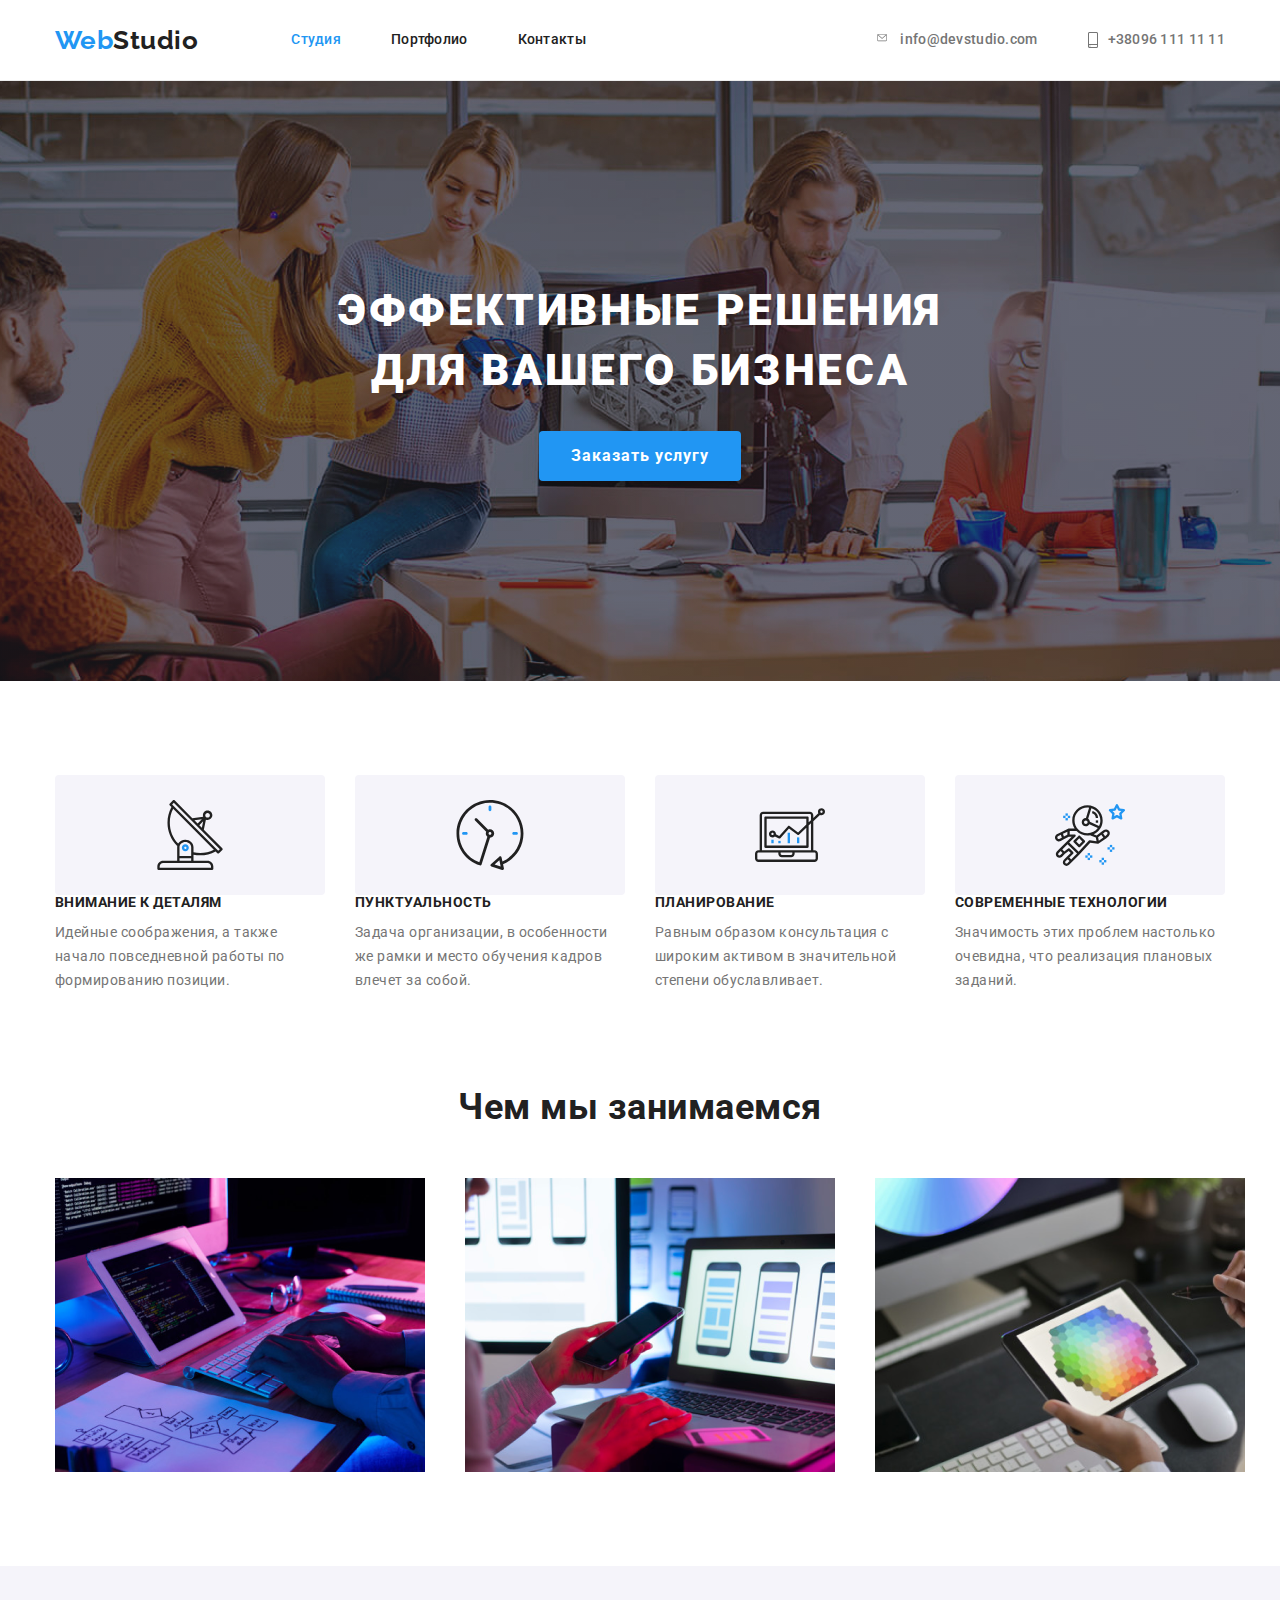
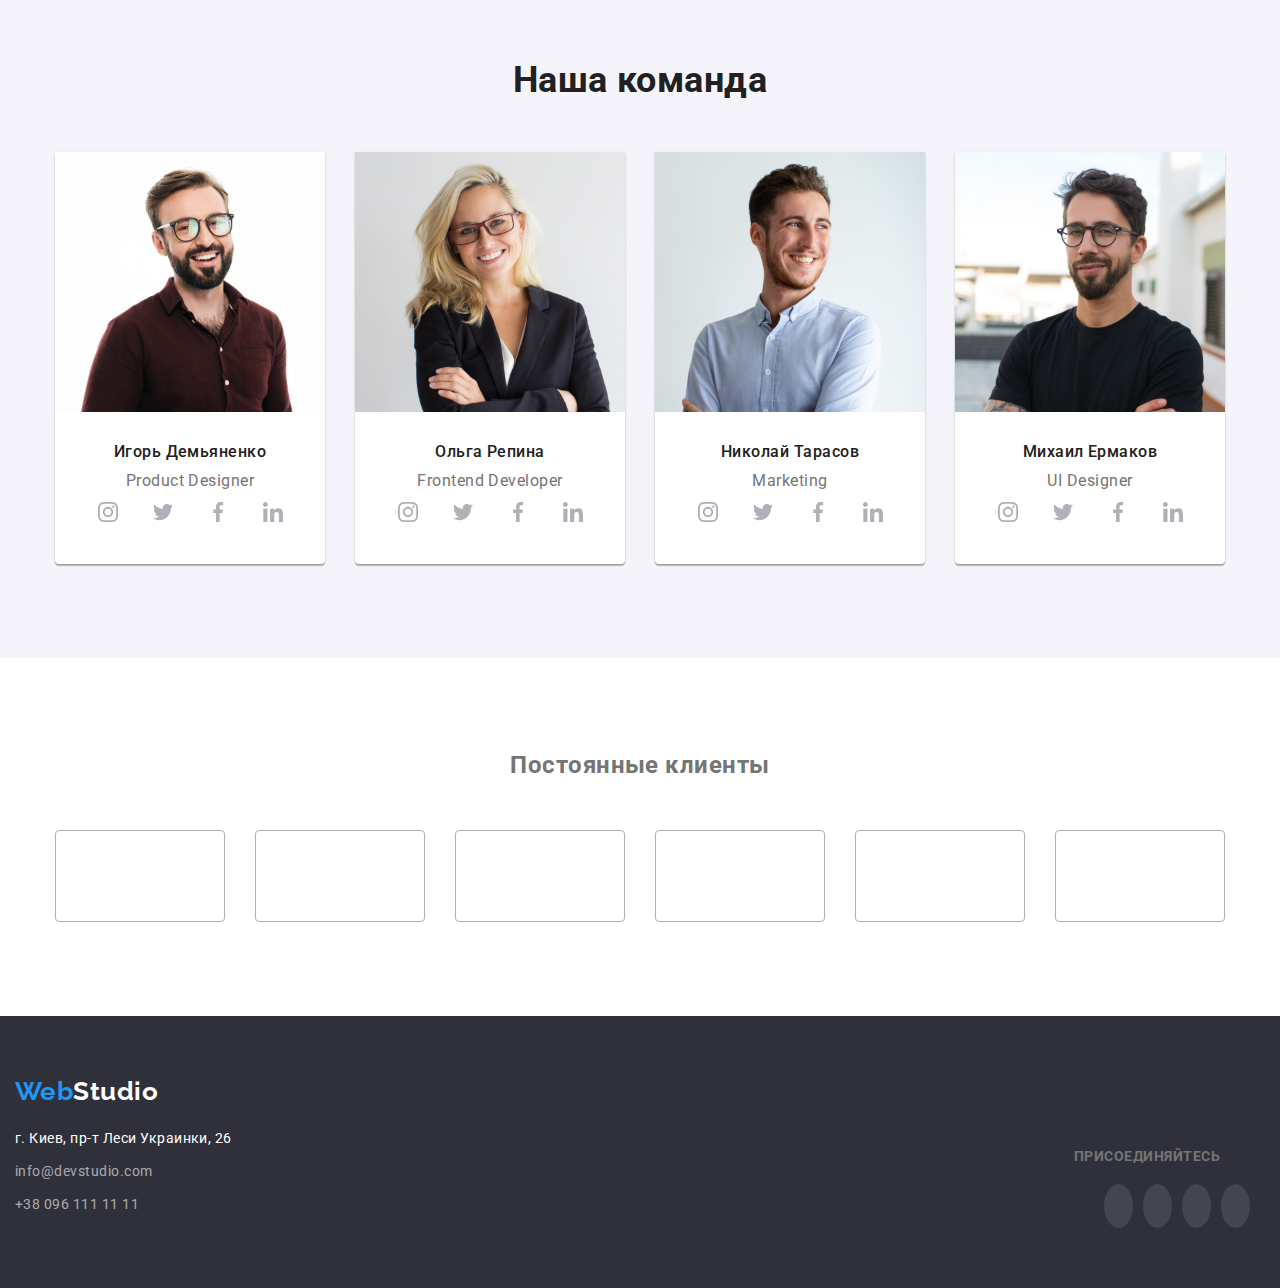
==== index.html @ 26c67af7 "last1" ====
<!DOCTYPE html>
<html lang="ru">

<head>
    <meta charset="UTF-8">
    <meta http-equiv="X-UA-Compatible" content="IE=edge">
    <meta name="viewport" content="width=, initial-scale=1.0">
    <title>goit-markup-hw-04</title>
    <link rel="preconnect" href="https://fonts.gstatic.com">
    <link
        href="https://fonts.googleapis.com/css2?family=Raleway:wght@700&family=Roboto:wght@400;500;700;900&display=swap"
        rel="stylesheet" />
    <link href="https://cdnjs.cloudflare.com/ajax/libs/modern-normalize/1.0.0/modern-normalize.min.css"
        rel="stylesheet" />
    <link href="css/style.css" rel="stylesheet" />
</head>

<body>
    <!--Header of page-->
    <header class="header">
        <div class="navigation-section container">
            <a class="logo link" href="index.html"><span class="logo-accent">Web</span>Studio</a>
            <nav class="nav-list-of-pages">
                <ul class="list">
                    <li class="nav-list-element"><a class="nav-list-item link current" href="index.html">Студия</a>
                    </li>
                    <li class="nav-list-element"><a class="nav-list-item link" href="portfolio.html">Портфолио</a>
                    </li>
                    <li class="nav-list-element"><a class="nav-list-item link" href="">Контакты</a></li>
                </ul>
            </nav>
            <ul class="list">
                <li class="up-contacts-list-element">
                   
                    <a class="up-contacts-list-item link"
                        href="mailto:info@devstudio.com">
                        <svg width="16px" height="12px" class="icons-contacts">
                            <use href="./images/icons/sprite.svg#icon-envelope"> </use>
                        </svg>
                        info@devstudio.com</a></li>
                <li class="up-contacts-list-element">
                   
                    <a class="up-contacts-list-item link" href="tel:+380961111111">
                        <svg width="10px" height="16px" class="icons-contacts">
                        <use href="./images/icons/sprite.svg#icon-smartphone"> </use>
                    </svg>
                    +38096 111 11 11</a></li>
            </ul>
        </div>
    </header>
    <!--Main content-->
    <main>
        <!--Main section-->
        <section class="main-section">
            <div class="container">
                <h1 class="main-title">Эффективные решения для вашего бизнеса</h1>
                <button class="main-section-btn" type="button">Заказать услугу</button>
            </div>
        </section>
        <!--Features section-->
        <section class=" section">
            <div class="container">
                
                <h2 class="visually-hidden">Особенности1</h2>
                <ul class="features-list list">
                    <li class="features-list-element">
                        <div class="icons-features">
                            <svg width="70px" height="70px">
                                <use href="./images/icons/sprite.svg#icon-antenna">
                                </use>
                            </svg>
                        </div>
                        <h3 class="features-title">Внимание к деталям</h3>
                        <p class="features-title-dscr">Идейные соображения, а также начало повседневной работы по
                            формированию позиции.</p>
                    </li>
                    <li class="features-list-element">
                        <div class="icons-features">
                            <svg width="70" height="70">
                                <use href="./images/icons/sprite.svg#icon-clock">
                                </use>
                            </svg>
                        </div>
                        <h3 class="features-title">Пунктуальность</h3>
                        <p class="features-title-dscr">Задача организации, в особенности же рамки и место обучения
                            кадров влечет за собой.</p>
                    </li>
                    <li class="features-list-element">
                        <div class="icons-features">
                            <svg width="70" height="70">
                                <use href="./images/icons/sprite.svg#icon-diagram">
                                </use>
                            </svg>
                        </div>
                        <h3 class="features-title">Планирование</h3>
                        <p class="features-title-dscr">Равным образом консультация с широким активом в значительной
                            степени обуславливает.</p>
                    </li>
                    <li class="features-list-element">
                        <div class="icons-features">
                            <svg width="70" height="70">
                                <use href="./images/icons/sprite.svg#icon-astronaut">
                                </use>
                            </svg>
                        </div>
                        <h3 class="features-title">Современные технологии</h3>
                        <p class="features-title-dscr">Значимость этих проблем настолько очевидна, что реализация
                            плановых заданий.</p>
                    </li>
                </ul>
            </div>
        </section>
        <!--Occupations section-->
        <section class="occupations-section section">
            <div class="container">
                <h2 class="secondary-title">Чем мы занимаемся</h2>
                <ul class="occupations-list list">
                    <li class="occupations-list-element"><img src="images/img1/box1.png" alt="Пишем код" width="370"
                            height="294" /></li>
                    <li class="occupations-list-element"><img src="images/img1/box2.png" alt="Делаем адаптивные сайты"
                            width="370" height="294" /></li>
                    <li class="occupations-list-element"><img src="images/img1/box3.png" alt="Делаем дизайн сайтов"
                            width="370" height="294" /></li>
                </ul>
            </div>
        </section>
        <!--Our team section-->
        <section class="team-section section">
            <div class="container">
                <h2 class="secondary-title">Наша команда</h2>
                <ul class="team-list list">
                    <li class="team-list-element">
                        <div class="team-image-tumb">
                            <img src="images/img1/card1.jpg" alt="Игорь Демьяненко" width="270"/>
                        </div>
                        <div class="team-list-element-container">
                            <h3 class="team-person">Игорь Демьяненко</h3>
                            <p class="team-person-role">Product Designer</p>
                            <ul class="icons-list">
                                <li class="team-icons">
                                    <a href="">
                                        <svg width="20px" height="20px" class="icons">
                                            <use href="./images/icons/sprite.svg#icon-instagram">
                                            </use>
                                        </svg>
                                    </a>
                                </li>
                                <li class="team-icons">
                                    <a href="">
                                        <svg width="20px" height="20px" class="icons">
                                            <use href="./images/icons/sprite.svg#icon-twitter">
                                            </use>
                                        </svg>
                                    </a>
                                </li>
                                <li class="team-icons">
                                    <a href="">
                                        <svg width="20px" height="20px" class="icons">
                                            <use href="./images/icons/sprite.svg#icon-facebook">
                                            </use>
                                        </svg>
                                    </a>
                                </li>
                                <li class="team-icons">
                                    <a href="">
                                        <svg width="20px" height="20px" class="icons">
                                            <use href="./images/icons/sprite.svg#icon-linkedin">
                                            </use>
                                        </svg>
                                    </a>
                                </li>
                            </ul>
                        </div>
                    </li>
                    <li class="team-list-element">
                        <div class="team-image-tumb">
                            <img src="images/img1/card2.jpg" alt="Ольга Репина" width="270" />
                        </div>
                        <div class="team-list-element-container">
                            <h3 class="team-person">Ольга Репина</h3>
                            <p class="team-person-role">Frontend Developer</p>
                            <ul class="icons-list">
                                <li class="team-icons">
                                    <a href="">
                                        <svg width="20px" height="20px" class="icons">
                                            <use href="./images/icons/sprite.svg#icon-instagram">
                                            </use>
                                        </svg>
                                    </a>
                                </li>
                                <li class="team-icons">
                                    <a href="">
                                        <svg width="20px" height="20px" class="icons">
                                            <use href="./images/icons/sprite.svg#icon-twitter">
                                            </use>
                                        </svg>
                                    </a>
                                </li>
                                <li class="team-icons">
                                    <a href="">
                                        <svg width="20px" height="20px" class="icons">
                                            <use href="./images/icons/sprite.svg#icon-facebook">
                                            </use>
                                        </svg>
                                    </a>
                                </li>
                                <li class="team-icons">
                                    <a href="">
                                        <svg width="20px" height="20px" class="icons">
                                            <use href="./images/icons/sprite.svg#icon-linkedin">
                                            </use>
                                        </svg>
                                    </a>
                                </li>
                            </ul>
                        </div>
                    </li>
                    <li class="team-list-element">
                        <div class="team-image-tumb">
                            <img src="images/img1/card3.jpg" alt="Николай Тарасов" width="270" />
                        </div>
                        <div class="team-list-element-container">
                            <h3 class="team-person">Николай Тарасов</h3>
                            <p class="team-person-role">Marketing</p>
                            <ul class="icons-list">
                                <li class="team-icons">
                                    <a href="">
                                        <svg width="20px" height="20px" class="icons">
                                            <use href="./images/icons/sprite.svg#icon-instagram">
                                            </use>
                                        </svg>
                                    </a>
                                </li>
                                <li class="team-icons">
                                    <a href="">
                                        <svg width="20px" height="20px" class="icons">
                                            <use href="./images/icons/sprite.svg#icon-twitter">
                                            </use>
                                        </svg>
                                    </a>
                                </li>
                                <li class="team-icons">
                                    <a href="">
                                        <svg width="20px" height="20px" class="icons">
                                            <use href="./images/icons/sprite.svg#icon-facebook">
                                            </use>
                                        </svg>
                                    </a>
                                </li>
                                <li class="team-icons">
                                    <a href="">
                                        <svg width="20px" height="20px" class="icons">
                                            <use href="./images/icons/sprite.svg#icon-linkedin">
                                            </use>
                                        </svg>
                                    </a>
                                </li>
                            </ul>
                        </div>
                    </li>
                    <li class="team-list-element">
                        <div class="team-image-tumb">
                            <img src="images/img1/card4.jpg" alt="Михаил Ермаков" width="270" />
                        </div>
                        <div class="team-list-element-container">
                            <h3 class="team-person">Михаил Ермаков</h3>
                            <p class="team-person-role">UI Designer</p>
                            <ul class="icons-list">
                                <li class="team-icons">
                                    <a href="">
                                        <svg width="20px" height="20px" class="icons">
                                            <use href="./images/icons/sprite.svg#icon-instagram">
                                            </use>
                                        </svg>
                                    </a>
                                </li>
                                <li class="team-icons">
                                    <a href="">
                                        <svg width="20px" height="20px" class="icons">
                                            <use href="./images/icons/sprite.svg#icon-twitter">
                                            </use>
                                        </svg>
                                    </a>
                                </li>
                                <li class="team-icons">
                                    <a href="">
                                        <svg width="20px" height="20px" class="icons">
                                            <use href="./images/icons/sprite.svg#icon-facebook">
                                            </use>
                                        </svg>
                                    </a>
                                </li>
                                <li class="team-icons">
                                    <a href="">
                                        <svg width="20px" height="20px" class="icons">
                                            <use href="./images/icons/sprite.svg#icon-linkedin">
                                            </use>
                                        </svg>
                                    </a>
                                </li>
                            </ul>
                        </div>
                    </li>
                </ul>
            </div>
        </section>

        <!--Partners-->
        
        <section class="section">
            <div class="container">
                <h2 class="section-title">Постоянные клиенты</h2>
                <ul class="our-partners">
                    <li class="client-icons"> <a href="">
                            <svg width="106px" height="60px" class="icons-partners">
                                <use href="./images/icons/Logo.svg#icon-logo">
                                </use>
                            </svg>
                        </a>
                    </li>
        
                    <li class="client-icons"> <a href="url">
                            <svg width="106px" height="60px" class="icons-partners">
                                <use href="./images/icons.svg/sprite.svg#icon-Logo1">
                                </use>
                            </svg>
                        </a>
                    </li>
        
        
                    <li class="client-icons"> <a href="url">
                            <svg width="106px" height="60px" class="icons-partners">
                                <use href="./images/icons.svg/sprite.svg#icon-Logo2">
                                </use>
                            </svg>
                        </a>
                    </li>
        
                    <li class="client-icons"> <a href="url">
                            <svg width="106px" height="60px" class="icons-partners">
                                <use href="./images/icons.svg/sprite.svg#icon-Logo3">
                                </use>
                            </svg>
                        </a>
                    </li>
        
                    <li class="client-icons"> <a href="url">
                            <svg width="106px" height="60px" class="icons-partners">
                                <use href="./images/icons.svg/sprite.svg#icon-Logo4">
                                </use>
                            </svg>
                        </a>
                    </li>
        
                    <li class="client-icons"> <a href="url">
                            <svg width="106px" height="60px" class="icons-partners">
                                <use href="./images/icons.svg/sprite.svg#icon-Logo5">
                                </use>
                            </svg>
                        </a>
                    </li>
                </ul>
            </div>
        </section>

    </main>
    <!--Footer-->
    <footer class="footer-section">
        <div class="container">
            <a class="logo link logo-down-color-marg" href="./index.html"><span class="logo-accent">Web</span>Studio</a>
            <address class="address">
                <ul class="list">
                    <li class="down-contacts-list-element"><a class="down-contacts-list-item link"
                            href="https://goo.gl/maps/1cNyrUN5Ciwygz4w9" target="_blank" rel="noopener noreferrer">г.
                            Киев, пр-т Леси Украинки, 26</a></li>
                    <li class="down-contacts-list-element"><a class="down-contacts-list-item contacts-alfa link"
                            href="mailto:info@devstudio.com">info@devstudio.com</a></li>
                    <li class="down-contacts-list-element"><a class="down-contacts-list-item contacts-alfa link"
                            href="tel:+380961111111">+38 096 111 11 11</a></li>
                </ul>
            </address>
           
        </div>
    <div class="our-icons">
        <h3 class="title">присоединяйтесь</h3>
        <ul class="list">
            <li class="team-icons footer-icons">
                <a href="">
                    <svg width="20px" height="20px" class="icons ft-icons">
                        <use href="./images/icons.svg/sprite.svg#icon-instagram">
                        </use>
                    </svg>
                </a>
            </li>
            <li class="team-icons footer-icons">
                <a href="">
                    <svg width="20px" height="20px" class="icons ft-icons">
                        <use href="./images/icons.svg/sprite.svg#icon-twitter">
                        </use>
                    </svg>
                </a>
            </li>
            <li class="team-icons footer-icons">
                <a href="">
                    <svg width="20px" height="20px" class="icons ft-icons">
                        <use href="./images/icons.svg/sprite.svg#icon-facebook">
                        </use>
                    </svg>
                </a>
            </li>
            <li class="team-icons footer-icons">
                <a href="">
                    <svg width="20px" height="20px" class="icons ft-icons">
                        <use href="./images/icons.svg/sprite.svg#icon-linkedin">
                        </use>
                    </svg>
                </a>
            </li>
        </ul>
    </div>
    </footer>
</body>

</html>
---- css/style.css ----
:root {
  --primary-font: 'Roboto', sans-serif;
  --logo-font: 'Raleway', sans-serif;
  --main-bcg-color: #ffffff;
  --team-section-bcg-color: #f5f4fa;
  --hero-footer-bcg-color: #2f303a;
  --accent-logo-hover-color: #2196f3;
  --main-text-color: #757575;
  --headers-nav-color: #212121;
  --hero-footer-text-color: #ffffff;
  --actbtn-color: #ffffff;
  --noactbtn-color: #212121;
  --actbtn-bcg: #2196f3;
  --noactbtn-bgd: #f5f4fa;
  --alfa-color: rgba(255, 255, 255, 0.6);
  --border-color: #ececec;
  --border-color-portfolio: #eeeeee;
  --margin-card: 30px;
  --accent-color: rgba(33, 150, 243, 1);
  --text-color: rgba(117, 117, 117, 1);
  --icon-color: rgba(175, 177, 184, 1);
  --background-color-block: rgba(245, 244, 250, 1);
}

* {
  box-sizing: border-box;
  margin: 0;
  padding: 0;
}

/*geometry*/
html {
  box-sizing: border-box;
}

*,
*::before,
*::after {
  box-sizing: inherit;
}

body {
  font-family: var(--primary-font);
  letter-spacing: 0.03em;
  background-color: var(--main-bcg-color);
  color: var(--main-text-color);
}

/*UTILITES*/
h1,
h2,
h3,
h4,
h5,
h6,
p {
  margin: 0;
}
img {
  display: block;
  max-width: 100%;
  height: auto;
}
.link {
  text-decoration: none;
  display: block;
}

.container {
  margin: 0 auto;
  padding: 0 15px;
  width: 1200px;
}

.list {
  padding: 0;
  margin: 0;
  list-style: none;
}
.address {
  font-style: inherit;
}

/*COMMON PROPERTIES*/
.container {
  width: 1200px;
  padding-left: 15px;
  padding-right: 15px;
  margin-left: auto;
  margin-right: auto;
}
.section {
  padding-top: 94px;
  padding-bottom: 94px;
}

/*HIDDEN TITLES*/
.visually-hidden {
  position: absolute !important;
  clip: rect(1px 1px 1px 1px);
  clip: rect(1px, 1px, 1px, 1px);
  padding: 0 !important;
  border: 0 !important;
  height: 1px !important;
  width: 1px !important;
  overflow: hidden;
}

/*HOVER+FOCUS*/
.nav-list-item:hover,
.nav-list-item:focus,
.up-contacts-list-item:hover,
.up-contacts-list-item:focus,
.down-contacts-list-item:hover,
.down-contacts-list-item:focus,
.icons-contacts:hover {
  fill: var(--accent-logo-hover-color);
  color: var(--accent-logo-hover-color);
}
.list .current {
  color: var(--accent-logo-hover-color);
}

.header {
  border-bottom: 1px solid var(--border-color);
}

/*NAVIGATION-SECTION*/
.navigation-section {
  display: flex;
  align-items: center;
}
.navigation-section .list {
  display: flex;
}
.logo {
  margin-right: 93px;
  font-family: var(--logo-font);
  font-weight: 700;
  font-size: 26px;
  line-height: 1.19;
  color: var(--headers-nav-color);
}
.logo-accent {
  color: var(--accent-logo-hover-color);
}
.nav-list-of-pages {
  margin-right: auto;
}
.up-contacts-list-element:not(:last-child),
.nav-list-element:not(:last-child) {
  margin-right: 50px;
}

.icons-contacts {
  display: inline-flex;
  margin-right: 10px;
  fill: var(--text-color);
  justify-content: center;
}

.nav-list-item {
  display: inline-block;
  padding-top: 32px;
  padding-bottom: 32px;
  font-weight: 500;
  font-size: 14px;
  line-height: 1.14;
  letter-spacing: 0.02em;
  color: var(--headers-nav-color);
}
.up-contacts-list-item {
  display: flex;
  font-weight: 500;
  font-size: 14px;
  line-height: 1.14;
  letter-spacing: 0.02em;
  color: inherit;
  align-items: center;
}

/*MAIN SECTION*/
.main-section {
  max-width: 1600px;
  height: 600px;
  margin-left: auto;
  margin-right: auto;
  background-image: linear-gradient(to right, rgba(47, 48, 58, 0.4), rgba(47, 48, 58, 0.4)),
    url(../images/icons/Img-bg.jpg);

  padding-top: 200px;
  padding-bottom: 200px;
  background-position: center;
  text-align: center;
  background-size: cover;
}

.main-title {
  margin-right: auto;
  margin-left: auto;
  margin-bottom: 30px;
  max-width: 696px;
  font-weight: 900;
  font-size: 44px;
  line-height: 1.36;
  letter-spacing: 0.06em;
  text-transform: uppercase;
  color: var(--hero-footer-text-color);
}
.main-section-btn {
  min-width: 200px;
  padding: 10px 32px;
  font-weight: 700;
  font-size: 16px;
  line-height: 1.87;
  letter-spacing: 0.06em;
  color: var(--actbtn-color);
  cursor: pointer;
  background-color: var(--actbtn-bcg);
  box-shadow: 0px 4px 4px rgba(0, 0, 0, 0.15);
  border-radius: 4px;
  border: 0;
}

/*FEATURES*/
.features-list {
  display: flex;
  /* margin-right: calc(-1 * var(--margin-card)); */
}
.features-list .features-list-element {
  flex-basis: calc((100% - 3 * var(--margin-card)) / 4);
  margin-right: var(--margin-card);
}

.features-list-element:last-child {
  margin-right: 0px;
}

.features-title {
  min-width: 270px;
  margin-bottom: 10px;
  font-weight: 700;
  font-size: 14px;
  line-height: 1.14;
  text-transform: uppercase;
  color: var(--headers-nav-color);
}
.features-title-dscr {
  min-width: 270px;
  font-size: 14px;
  line-height: 1.71;
}

.icons-features {
  display: flex;
  width: 100%;
  height: 120px;
  justify-content: center;
  align-items: center;
  background-color: #f5f4fa;
  border-radius: 4px;
}

/*OCUPATIONS*/
.occupations-section {
  padding-top: 0;
}
/*TITLE ocupations and team*/
.secondary-title {
  margin-bottom: 50px;
  font-weight: 700;
  font-size: 36px;
  line-height: 1.16;
  text-align: center;
  color: var(--headers-nav-color);
}
.occupations-list {
  display: flex;
  margin-right: calc(-1 * var(--margin-card));
}
.occupations-list > .occupations-list-element {
  flex-basis: calc((100% - 2 * var(--margin-card)) / 3);
  margin-right: var(--margin-card);
}

.occupations-list-element:last-child {
  margin-right: 0px;
}

/*TEAM SECTION*/
.team-section {
  background-color: var(--team-section-bcg-color);
}
.team-list {
  display: flex;
  flex-wrap: wrap;
  margin-left: calc(-1 * var(--margin-card));
  margin-top: calc(-1 * var(--margin-card));
}
.team-list-element {
  flex-basis: calc((100% - 4 * var(--margin-card)) / 4);
  margin-left: var(--margin-card);
  margin-top: var(--margin-card);
  background-color: var(--main-bcg-color);

  box-shadow: 0px 1px 3px rgba(0, 0, 0, 0.12), 0px 1px 1px rgba(0, 0, 0, 0.14),
    0px 2px 1px rgba(0, 0, 0, 0.2);
  border-bottom-left-radius: 4px;
  border-bottom-right-radius: 4px;
}
.team-list-element-container {
  padding: 30px 0px;
  text-align: center;
}
.team-person {
  margin-bottom: 10px;
  font-weight: 500;
  font-size: 16px;
  line-height: 1.19;
  color: var(--headers-nav-color);
}
.team-person-role {
  font-size: 16px;
  line-height: 1.19;
}

.icons-list {
  display: flex;
  flex-wrap: wrap;
  justify-content: center;
  font: inherit;
  /* padding: 16px 32px 30px; */
}

.team-icons {
  display: flex;
  width: 44px;
  height: 44px;
  flex-basis: calc((100% - 90px) / 4);
  border-radius: 50%;
  margin-right: 10px;
  align-items: center;
  justify-content: center;
}

.team-icons:last-child {
  margin-right: 0;
}

.team-icons:hover,
.team-icons:focus {
  background-color: var(--accent-color);
  fill: #fff;
}

.icons {
  display: flex;
  fill: var(--icon-color);
  align-items: center;
  justify-content: center;
}

.team-icons:hover .icons {
  fill: var(--white-color);
}

/*partners*/
.our-partners {
  display: flex;
}
.section-title {
  text-align: center;
  margin-bottom: 50px;
}

.client-icons {
  display: flex;
  width: 170px;
  flex-basis: calc((100% - 30px) / 6);
  height: 92px;
  margin-right: 30px;
  border: 1px solid var(--icon-color);
  box-sizing: border-box;
  border-radius: 4px;
  align-items: center;
  justify-content: center;
}

.client-icons:last-child {
  margin-right: 0;
}

.client-icons:hover,
.client-icons:focus {
  border: 1px solid var(--accent-color);
}

.icons-partners {
  fill: var(--icon-color);
}

.client-icons:hover .icons-partners,
.client-icons:focus .icons-partners {
  fill: var(--accent-color);
}

/*FOOTER*/
.footer-section {
  display: flex;
  background-color: var(--hero-footer-bcg-color);

  padding-top: 60px;
  padding-bottom: 60px;
}
.title-social {
  margin: 0;
}

.down-contacts-list-item {
  font-size: 14px;
  line-height: 1.71;
  color: var(--hero-footer-text-color);
}
.contacts-alfa {
  color: var(--alfa-color);
}
.logo-down-color-marg {
  display: inline-block;
  margin-right: 0;
  margin-bottom: 20px;
  color: var(--hero-footer-text-color);
}
.down-contacts-list-element:not(:last-child) {
  margin-bottom: 9px;
}

.our-icons {
  display: flex;
  flex-wrap: wrap;
  flex-direction: column;
  padding-top: 72px;
  padding-left: 70px;
  margin-left: 10px;
}

.our-icons ul {
  display: flex;
  justify-content: center;
  padding-top: 20px;
}

.our-icons .title {
  color: var(--white-color);
  width: 145px;
  height: 16px;
  left: 516px;
  top: 2751px;
  font-size: 14px;
  line-height: 16px;
  text-transform: uppercase;
}

.footer-icons {
  background-color: rgba(255, 255, 255, 0.1);
}

.ft-icons {
  fill: var(--white-color);
}

/*PAGE PORTFOLIO Galery*/
.filter-list {
  display: flex;
  justify-content: center;
  margin-bottom: 50px;
}
.filter-list-element:not(:last-child) {
  margin-right: 8px;
}
.portfolio-btn {
  padding: 6px 22px;
  font-weight: 500;
  font-size: 16px;
  line-height: 1.62;
  text-align: center;
  background-color: var(--noactbtn-bgd);
  color: var(--noactbtn-color);
  border: 0;
  border-radius: 4px;
}
.portfolio-btn:hover,
.portfolio-btn:focus {
  background-color: var(--actbtn-bcg);
  color: var(--actbtn-color);
  cursor: pointer;
  box-shadow: 0px 3px 1px rgba(0, 0, 0, 0.1), 0px 1px 2px rgba(0, 0, 0, 0.08),
    0px 2px 2px rgba(0, 0, 0, 0.12);
}
.galery-list {
  display: flex;
  flex-wrap: wrap;
  margin-left: calc(-1 * var(--margin-card));
  margin-top: calc(-1 * var(--margin-card));
}
.galery-list-element {
  flex-basis: calc((100% - 3 * var(--margin-card)) / 3);
  margin-left: var(--margin-card);
  margin-top: var(--margin-card);
  background: var(--main-bcg-color);
}
.galery-list-container {
  padding: 20px 24px;
  border-right: 1px solid var(--border-color-portfolio);
  border-bottom: 1px solid var(--border-color-portfolio);
  border-left: 1px solid var(--border-color-portfolio);
}
.work-studio-title {
  margin-bottom: 4px;
  font-weight: 700;
  font-size: 18px;
  line-height: 2;
  letter-spacing: 0.06em;
  color: var(--headers-nav-color);
}
.work-studio-dscr {
  font-size: 16px;
  line-height: 1.87;
  color: var(--main-text-color);
}

.baton {
  margin: 20px;
  display: inline-block;
  padding: 20px 40px;
  background-color: tomato;
  color: #eeeeee;
  text-decoration: none;
  border: 2px solid black;
  border-radius: 2px;
}

.baton:hover,
.baton:focus {
  background-color: black;
  color: #fff;
  border-color: tomato;
}
.baton-icon {
  display: inline-block;
  background-color: blue;
  width: 20px;
  height: 20px;
  vertical-align: middle;
}
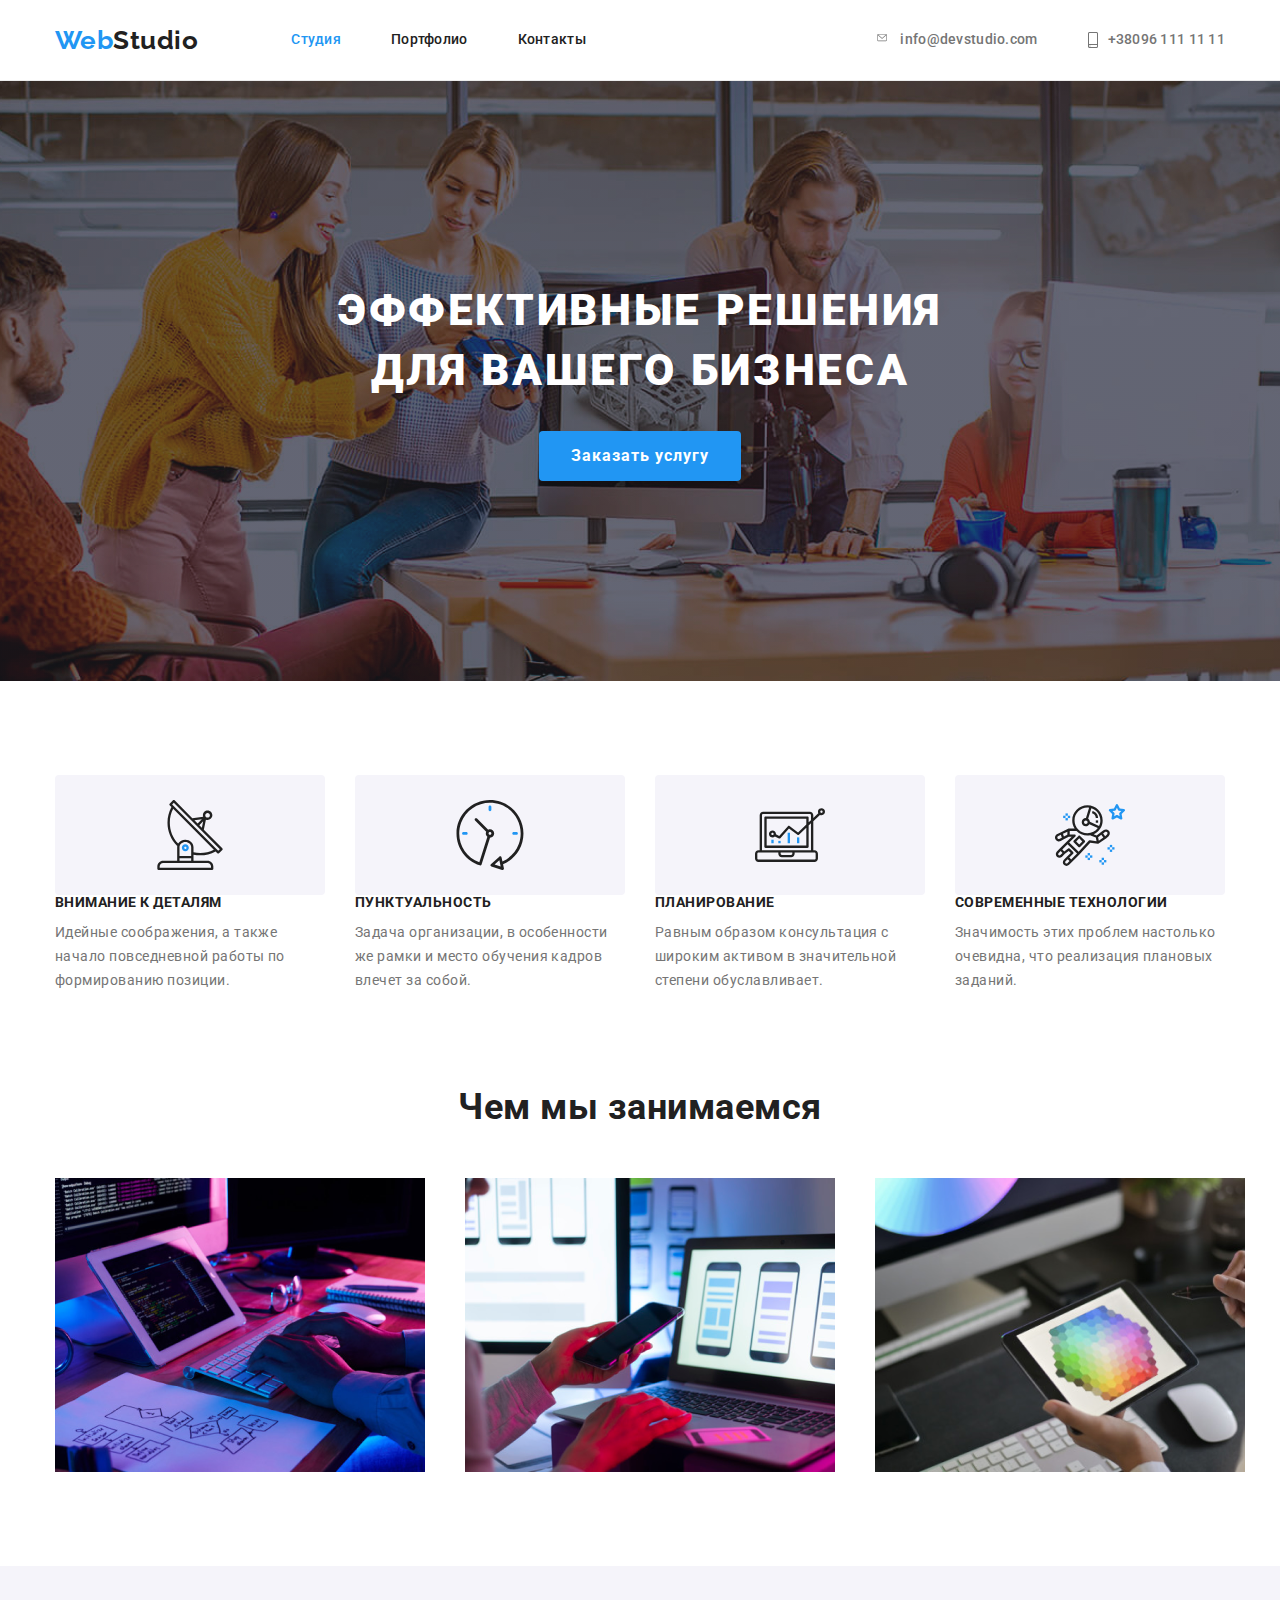
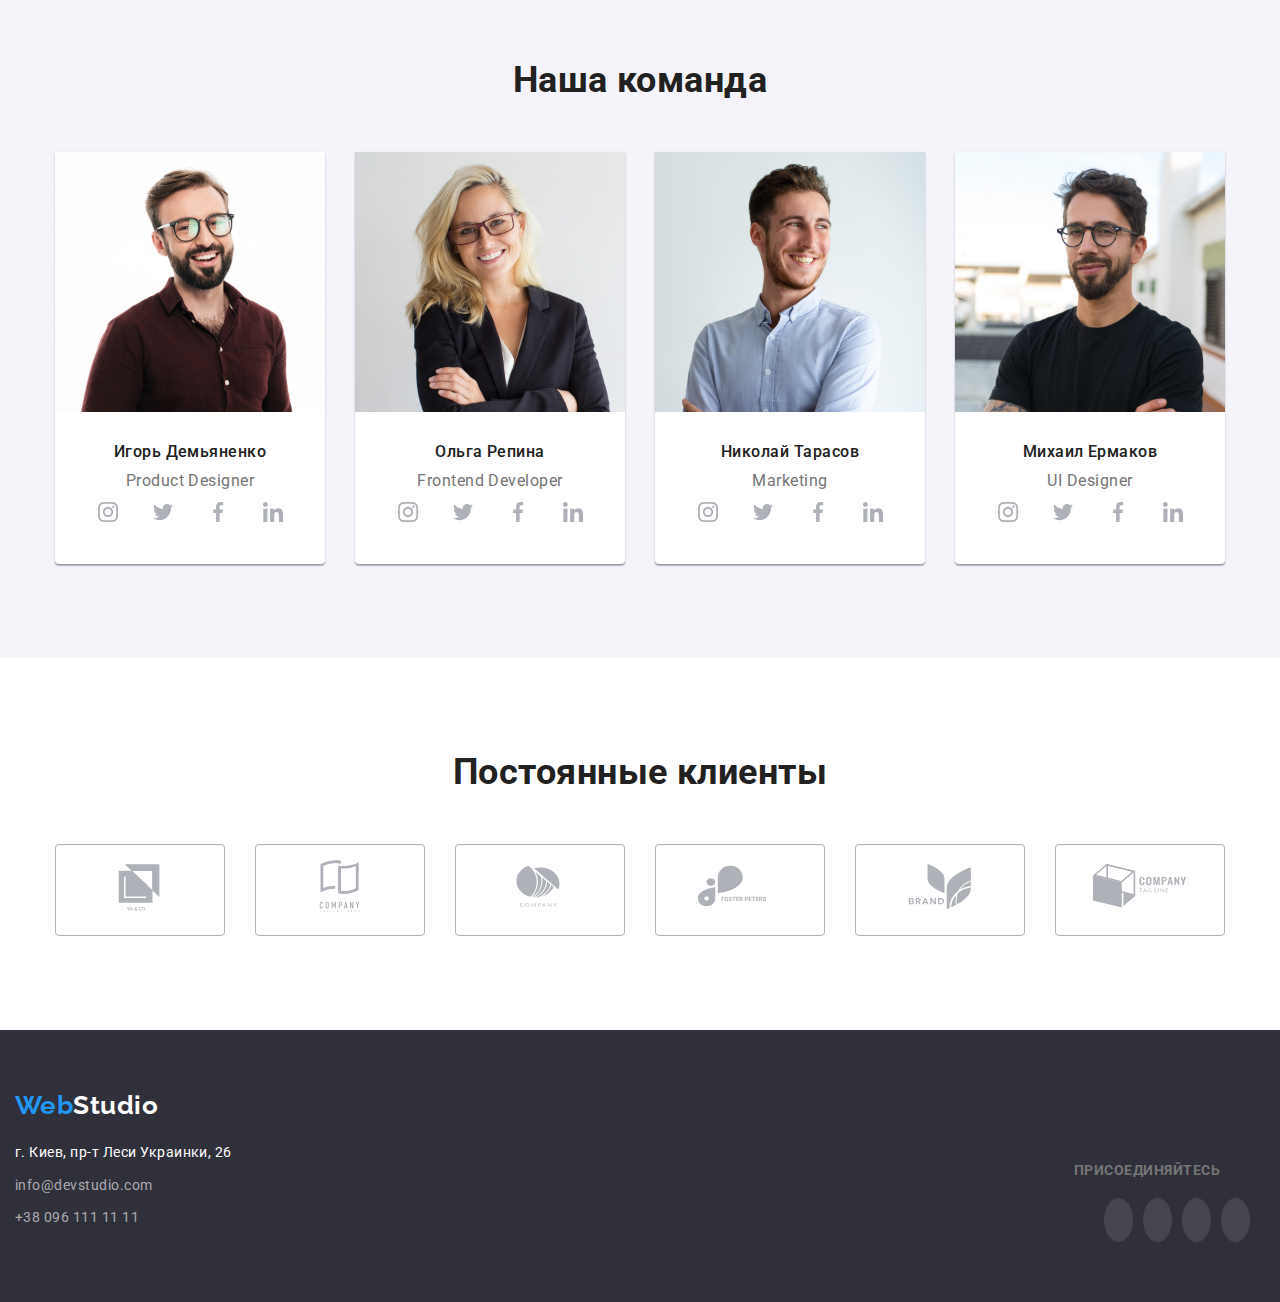
==== commit 1d722c90: "last2" ====
--- a/index.html
+++ b/index.html
@@ -146,7 +146,7 @@
                                     </a>
                                 </li>
                                 <li class="team-icons">
-                                    <a href="">
+                                    <a class="link-icons" href="">
                                         <svg width="20px" height="20px" class="icons">
                                             <use href="./images/icons/sprite.svg#icon-twitter">
                                             </use>
@@ -313,7 +313,7 @@
                 <ul class="our-partners">
                     <li class="client-icons"> <a href="">
                             <svg width="106px" height="60px" class="icons-partners">
-                                <use href="./images/icons/Logo.svg#icon-logo">
+                                <use href="./images/icons/sprite.svg#icon-Logo">
                                 </use>
                             </svg>
                         </a>
@@ -321,7 +321,7 @@
         
                     <li class="client-icons"> <a href="url">
                             <svg width="106px" height="60px" class="icons-partners">
-                                <use href="./images/icons.svg/sprite.svg#icon-Logo1">
+                                <use href="./images/icons/sprite.svg#icon-Logo1">
                                 </use>
                             </svg>
                         </a>
@@ -330,7 +330,7 @@
         
                     <li class="client-icons"> <a href="url">
                             <svg width="106px" height="60px" class="icons-partners">
-                                <use href="./images/icons.svg/sprite.svg#icon-Logo2">
+                                <use href="./images/icons/sprite.svg#icon-Logo2">
                                 </use>
                             </svg>
                         </a>
@@ -338,7 +338,7 @@
         
                     <li class="client-icons"> <a href="url">
                             <svg width="106px" height="60px" class="icons-partners">
-                                <use href="./images/icons.svg/sprite.svg#icon-Logo3">
+                                <use href="./images/icons/sprite.svg#icon-Logo3">
                                 </use>
                             </svg>
                         </a>
@@ -346,7 +346,7 @@
         
                     <li class="client-icons"> <a href="url">
                             <svg width="106px" height="60px" class="icons-partners">
-                                <use href="./images/icons.svg/sprite.svg#icon-Logo4">
+                                <use href="./images/icons/sprite.svg#icon-Logo4">
                                 </use>
                             </svg>
                         </a>
@@ -354,7 +354,7 @@
         
                     <li class="client-icons"> <a href="url">
                             <svg width="106px" height="60px" class="icons-partners">
-                                <use href="./images/icons.svg/sprite.svg#icon-Logo5">
+                                <use href="./images/icons/sprite.svg#icon-Logo5">
                                 </use>
                             </svg>
                         </a>
--- a/css/style.css
+++ b/css/style.css
@@ -63,7 +63,6 @@
 }
 .link {
   text-decoration: none;
-  display: block;
 }
 
 .container {
@@ -353,6 +352,11 @@
   fill: #fff;
 }
 
+.link-icons {
+  display: block;
+  padding: 12px;
+}
+
 .icons {
   display: flex;
   fill: var(--icon-color);
@@ -371,6 +375,8 @@
 .section-title {
   text-align: center;
   margin-bottom: 50px;
+  font-size: 36px;
+  color: #212121;
 }
 
 .client-icons {
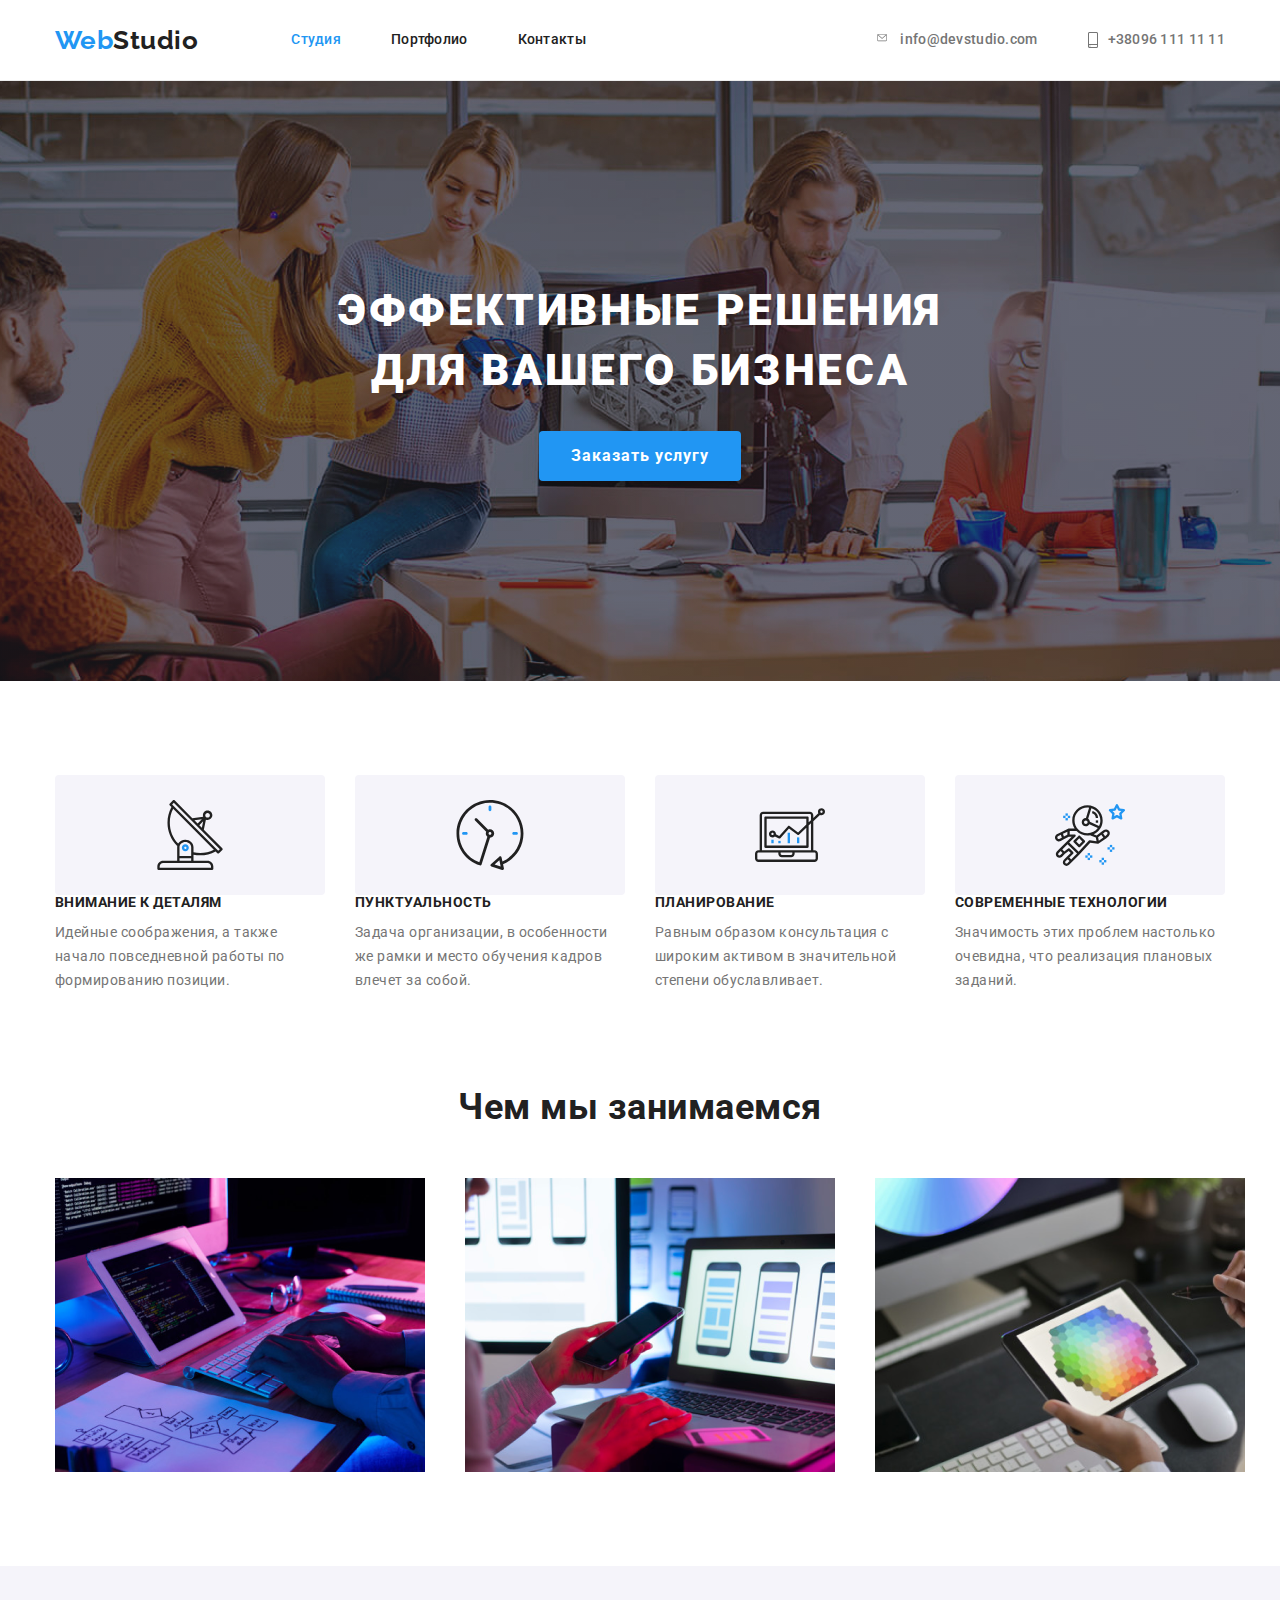
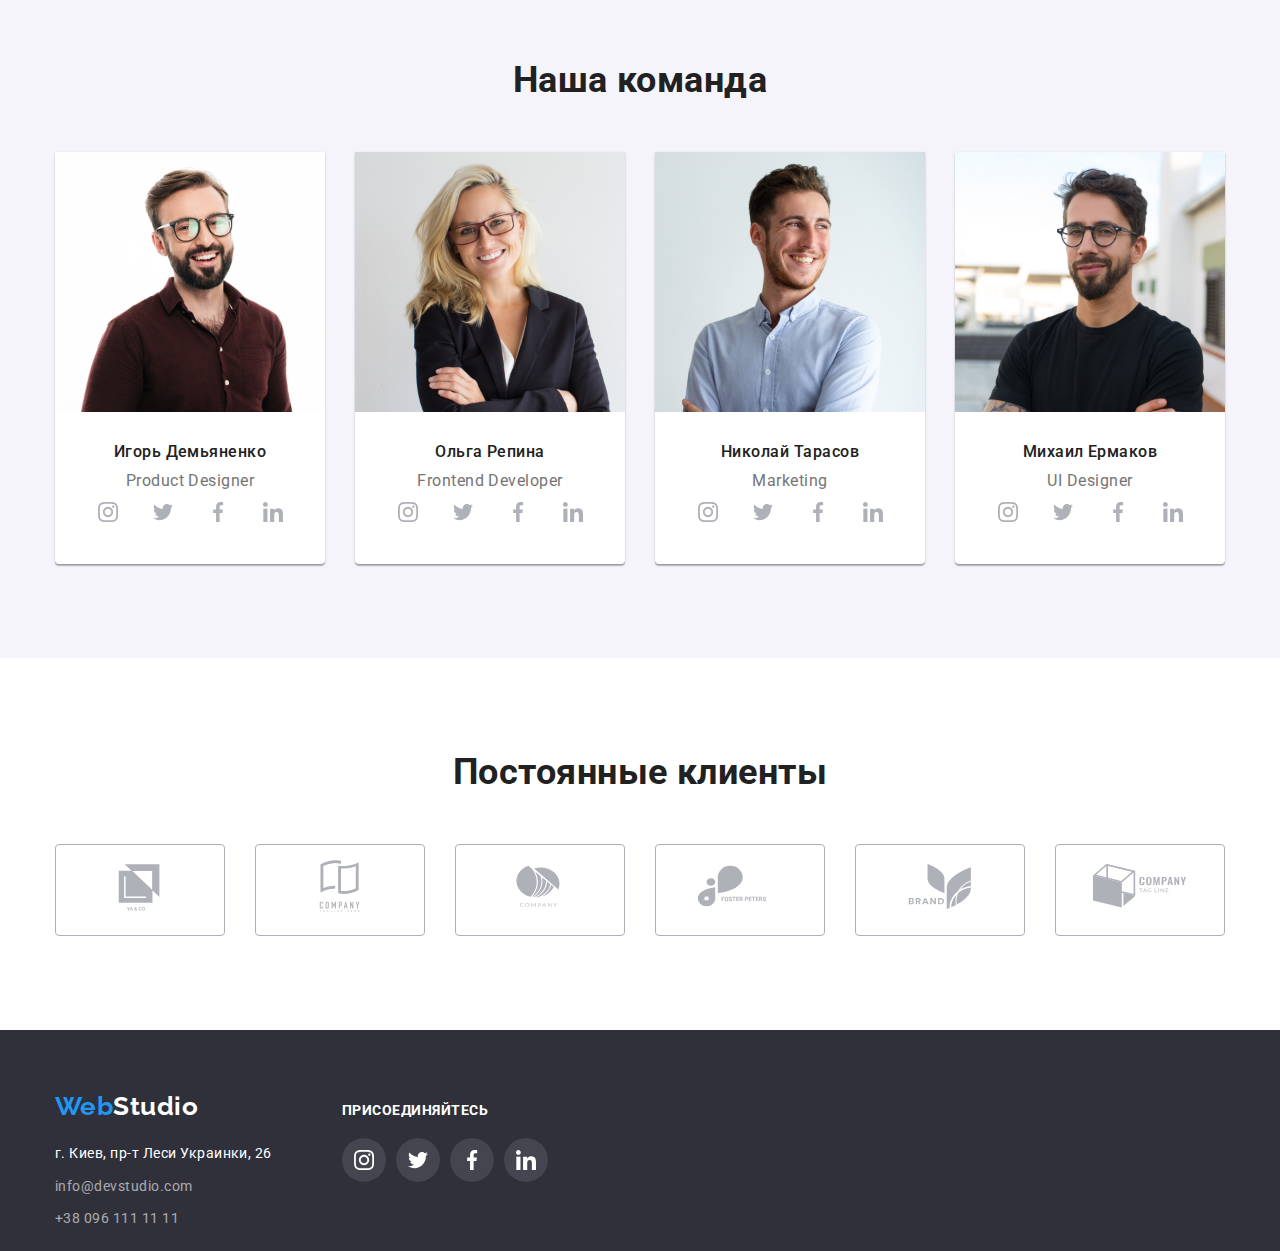
==== commit ce0ea2e2: "last3" ====
--- a/index.html
+++ b/index.html
@@ -365,8 +365,10 @@
 
     </main>
     <!--Footer-->
+    
     <footer class="footer-section">
-        <div class="container">
+        <div class="container footer-container" >
+            <div>
             <a class="logo link logo-down-color-marg" href="./index.html"><span class="logo-accent">Web</span>Studio</a>
             <address class="address">
                 <ul class="list">
@@ -379,45 +381,46 @@
                             href="tel:+380961111111">+38 096 111 11 11</a></li>
                 </ul>
             </address>
-           
+            </div>
+        <div class="our-icons">
+            <h3 class="title">присоединяйтесь</h3>
+            <ul class="list">
+                <li class="team-icons footer-icons">
+                    <a href="">
+                        <svg width="20px" height="20px" class="icons ft-icons">
+                            <use href="./images/icons/sprite.svg#icon-instagram">
+                            </use>
+                        </svg>
+                    </a>
+                </li>
+                <li class="team-icons footer-icons">
+                    <a href="">
+                        <svg width="20px" height="20px" class="icons ft-icons">
+                            <use href="./images/icons/sprite.svg#icon-twitter">
+                            </use>
+                        </svg>
+                    </a>
+                </li>
+                <li class="team-icons footer-icons">
+                    <a href="">
+                        <svg width="20px" height="20px" class="icons ft-icons">
+                            <use href="./images/icons/sprite.svg#icon-facebook">
+                            </use>
+                        </svg>
+                    </a>
+                </li>
+                <li class="team-icons footer-icons">
+                    <a href="">
+                        <svg width="20px" height="20px" class="icons ft-icons">
+                            <use href="./images/icons/sprite.svg#icon-linkedin">
+                            </use>
+                        </svg>
+                    </a>
+                </li>
+            </ul>
         </div>
-    <div class="our-icons">
-        <h3 class="title">присоединяйтесь</h3>
-        <ul class="list">
-            <li class="team-icons footer-icons">
-                <a href="">
-                    <svg width="20px" height="20px" class="icons ft-icons">
-                        <use href="./images/icons.svg/sprite.svg#icon-instagram">
-                        </use>
-                    </svg>
-                </a>
-            </li>
-            <li class="team-icons footer-icons">
-                <a href="">
-                    <svg width="20px" height="20px" class="icons ft-icons">
-                        <use href="./images/icons.svg/sprite.svg#icon-twitter">
-                        </use>
-                    </svg>
-                </a>
-            </li>
-            <li class="team-icons footer-icons">
-                <a href="">
-                    <svg width="20px" height="20px" class="icons ft-icons">
-                        <use href="./images/icons.svg/sprite.svg#icon-facebook">
-                        </use>
-                    </svg>
-                </a>
-            </li>
-            <li class="team-icons footer-icons">
-                <a href="">
-                    <svg width="20px" height="20px" class="icons ft-icons">
-                        <use href="./images/icons.svg/sprite.svg#icon-linkedin">
-                        </use>
-                    </svg>
-                </a>
-            </li>
-        </ul>
-    </div>
+        </div>
+    
     </footer>
 </body>
 
--- a/css/style.css
+++ b/css/style.css
@@ -62,6 +62,7 @@
   height: auto;
 }
 .link {
+  display: block;
   text-decoration: none;
 }
 
@@ -415,9 +416,15 @@
   display: flex;
   background-color: var(--hero-footer-bcg-color);
 
-  padding-top: 60px;
-  padding-bottom: 60px;
-}
+  /* padding-top: 60px; */
+  padding-bottom: 20px;
+}
+
+.footer-container {
+  display: flex;
+  align-items: baseline;
+}
+
 .title-social {
   margin: 0;
 }
@@ -442,21 +449,13 @@
 
 .our-icons {
   display: flex;
-  flex-wrap: wrap;
   flex-direction: column;
   padding-top: 72px;
-  padding-left: 70px;
-  margin-left: 10px;
-}
-
-.our-icons ul {
-  display: flex;
-  justify-content: center;
-  padding-top: 20px;
+  margin-left: 70px;
 }
 
 .our-icons .title {
-  color: var(--white-color);
+  color: #ffffff;
   width: 145px;
   height: 16px;
   left: 516px;
@@ -466,12 +465,19 @@
   text-transform: uppercase;
 }
 
+.our-icons ul {
+  display: flex;
+  justify-content: center;
+  padding-top: 20px;
+}
+
 .footer-icons {
   background-color: rgba(255, 255, 255, 0.1);
+  flex-basis: calc((100% - 30px) / 4);
 }
 
 .ft-icons {
-  fill: var(--white-color);
+  fill: #fff;
 }
 
 /*PAGE PORTFOLIO Galery*/
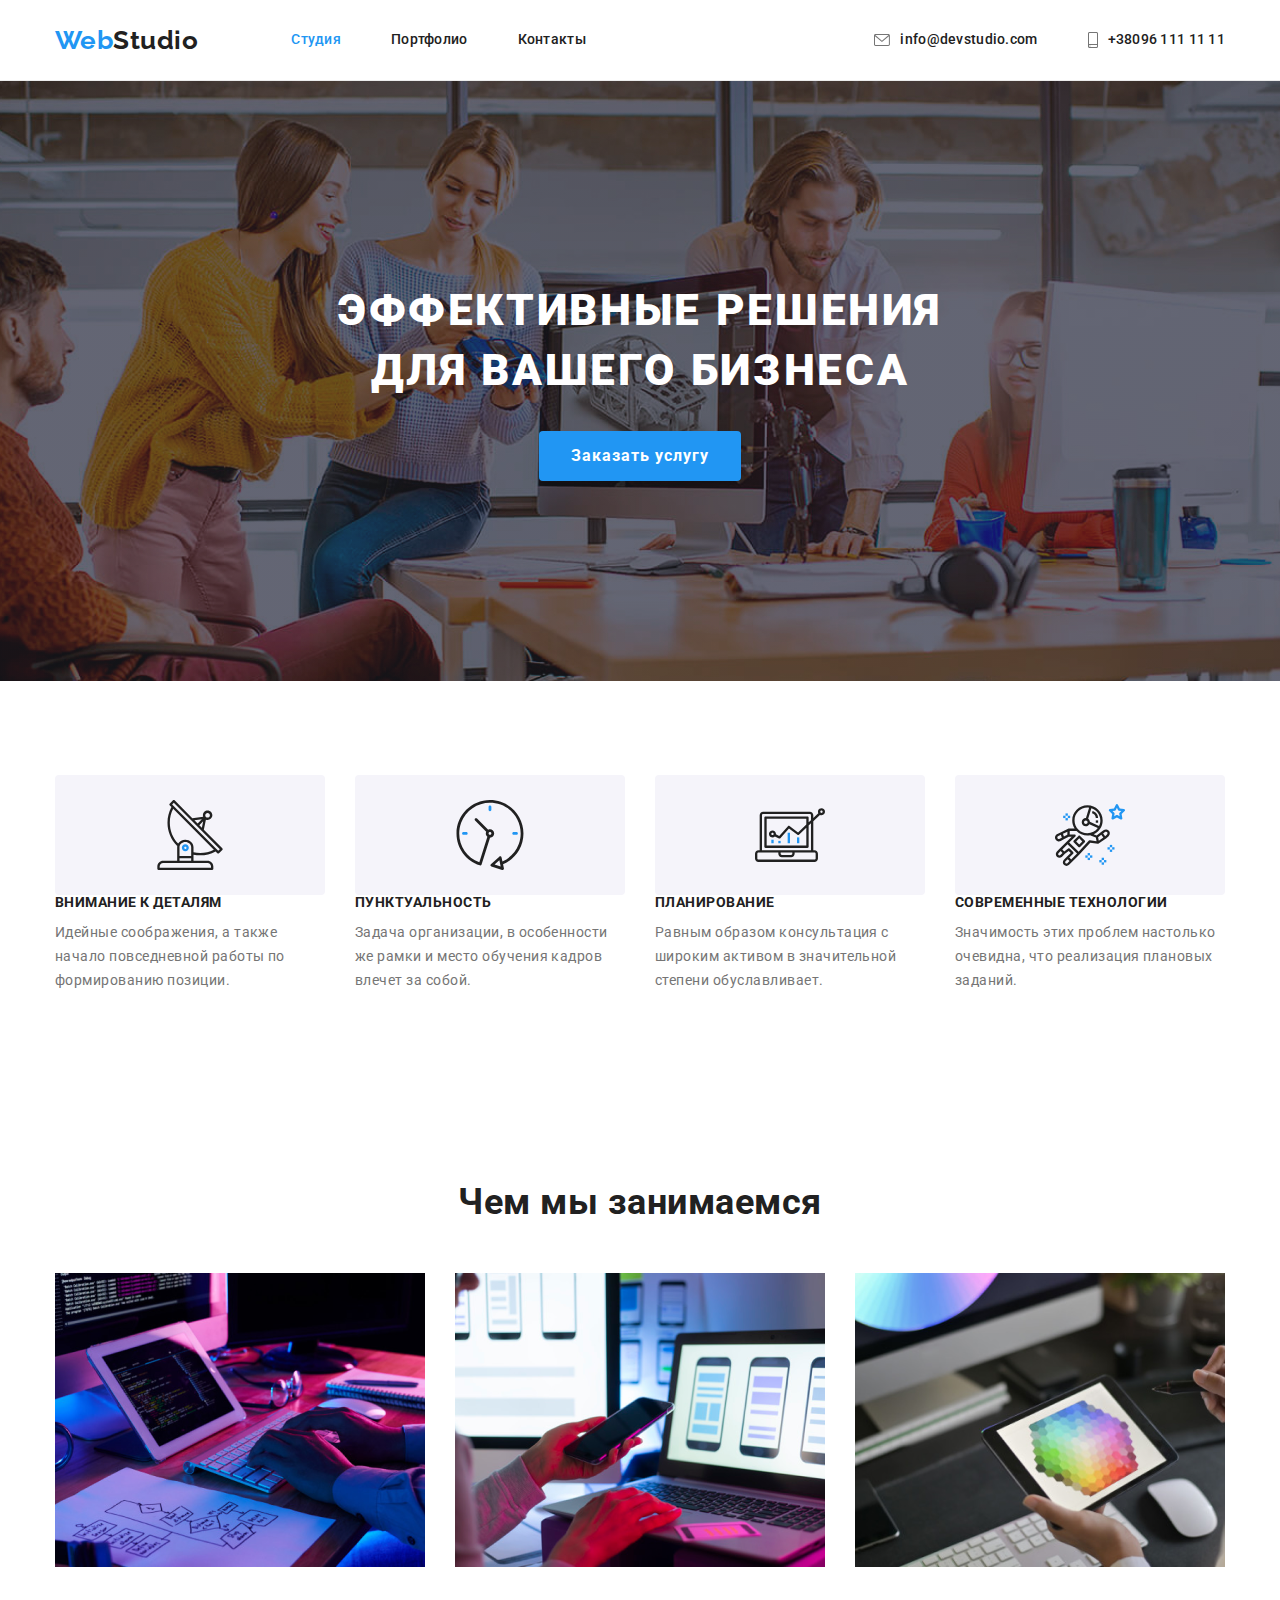
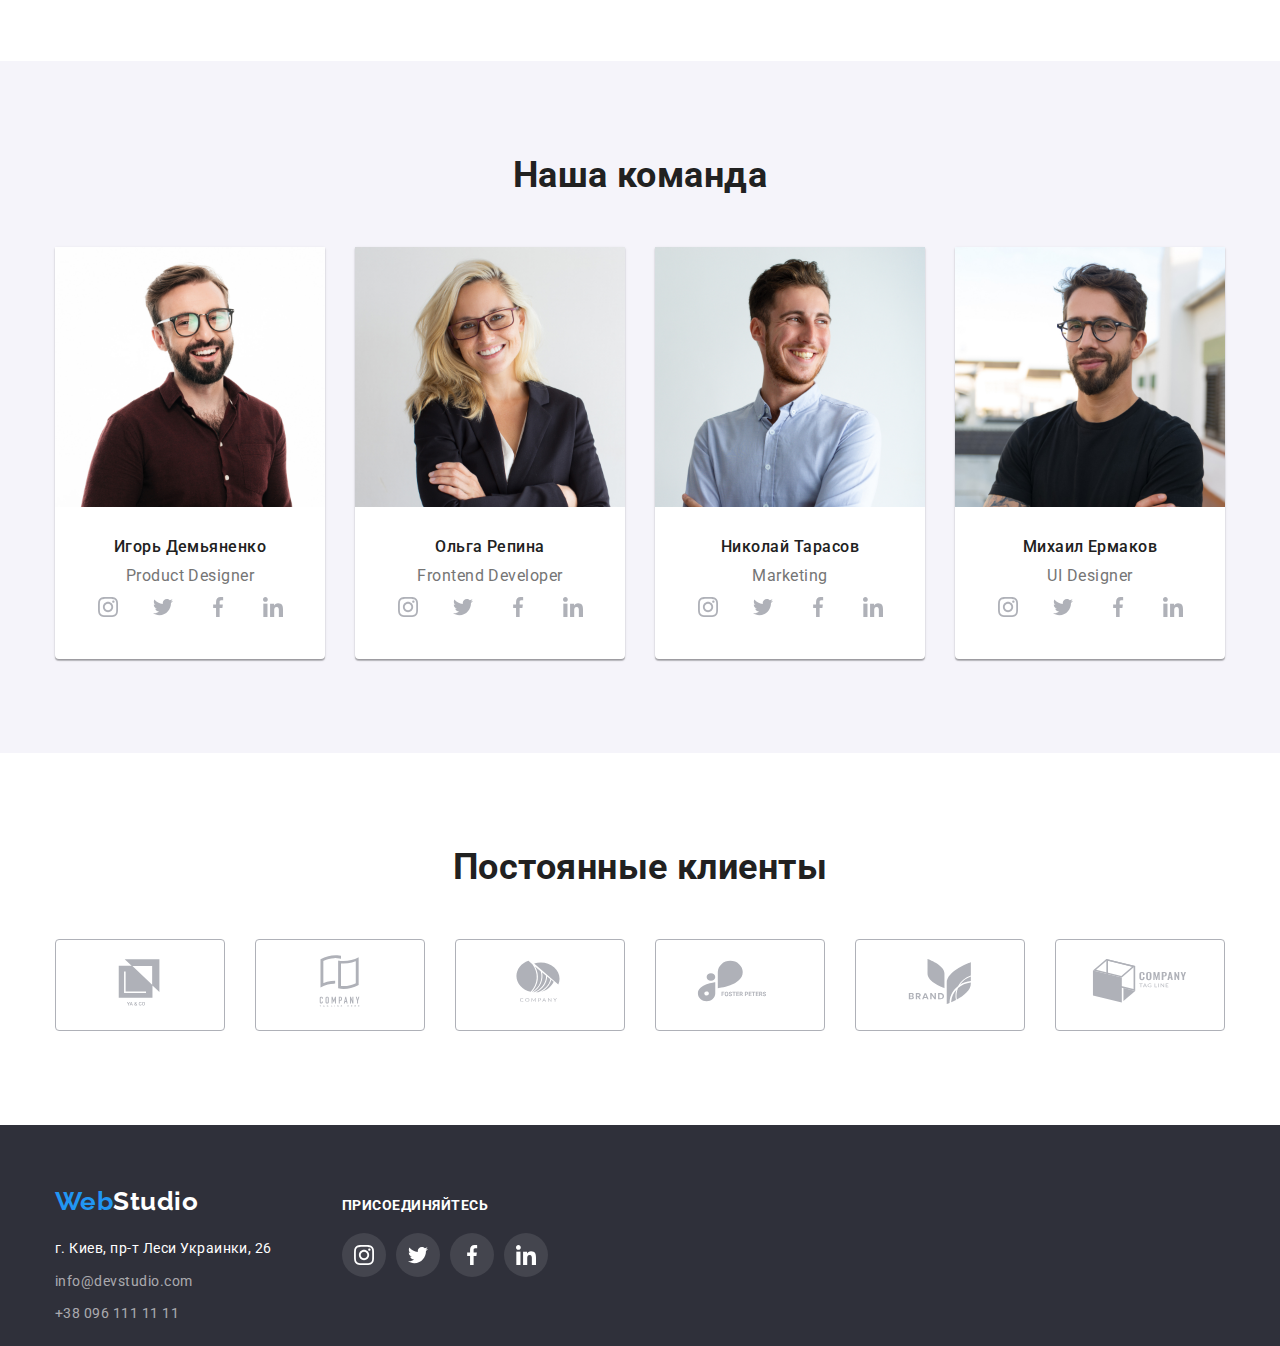
==== commit 7d8b998f: "1" ====
--- a/index.html
+++ b/index.html
@@ -35,7 +35,7 @@
                     <a class="up-contacts-list-item link"
                         href="mailto:info@devstudio.com">
                         <svg width="16px" height="12px" class="icons-contacts">
-                            <use href="./images/icons/sprite.svg#icon-envelope"> </use>
+                            <use href="./images/icons1/sprite1.svg#icon-envelope"> </use>
                         </svg>
                         info@devstudio.com</a></li>
                 <li class="up-contacts-list-element">
@@ -59,7 +59,7 @@
         </section>
         <!--Features section-->
         <section class=" section">
-            <div class="container">
+            <div class="container features">
                 
                 <h2 class="visually-hidden">Особенности1</h2>
                 <ul class="features-list list">
--- a/css/style.css
+++ b/css/style.css
@@ -20,6 +20,15 @@
   --text-color: rgba(117, 117, 117, 1);
   --icon-color: rgba(175, 177, 184, 1);
   --background-color-block: rgba(245, 244, 250, 1);
+  --accent-color: rgba(33, 150, 243, 1);
+  --background-color: rgba(229, 229, 229, 1);
+  --bacbackground-color-dark: rgba(47, 48, 58, 1);
+  --background-color-block: rgba(245, 244, 250, 1);
+  --black-color: rgba(33, 33, 33, 1);
+  --text-color: rgba(117, 117, 117, 1);
+  --white-color: rgba(255, 255, 255, 1);
+  --icon-color: rgba(175, 177, 184, 1);
+  --main-font: 'Roboto', sans-serif;
 }
 
 * {
@@ -79,6 +88,24 @@
 }
 .address {
   font-style: inherit;
+}
+
+/*HEDER STYLES*/
+.header {
+  background-color: var(--white-color);
+  color: var(--black-color);
+  border-bottom: 1px solid #ececec;
+}
+
+.header a:hover,
+.header a:focus {
+  color: var(--accent-color);
+}
+
+.header-line {
+  display: flex;
+
+  align-items: center;
 }
 
 /*COMMON PROPERTIES*/
@@ -128,6 +155,7 @@
 /*NAVIGATION-SECTION*/
 .navigation-section {
   display: flex;
+  flex-direction: row;
   align-items: center;
 }
 .navigation-section .list {
@@ -152,11 +180,16 @@
   margin-right: 50px;
 }
 
+a.up-contacts-list-item.link:hover .icons-contacts {
+  fill: var(--accent-logo-hover-color);
+}
+
 .icons-contacts {
-  display: inline-flex;
+  display: flex;
   margin-right: 10px;
   fill: var(--text-color);
   justify-content: center;
+  align-items: center;
 }
 
 .nav-list-item {
@@ -223,6 +256,11 @@
 }
 
 /*FEATURES*/
+
+.features {
+  margin-bottom: 95px;
+}
+
 .features-list {
   display: flex;
   /* margin-right: calc(-1 * var(--margin-card)); */
@@ -276,7 +314,7 @@
 }
 .occupations-list {
   display: flex;
-  margin-right: calc(-1 * var(--margin-card));
+  /* margin-right: calc(-1 * var(--margin-card)); */
 }
 .occupations-list > .occupations-list-element {
   flex-basis: calc((100% - 2 * var(--margin-card)) / 3);
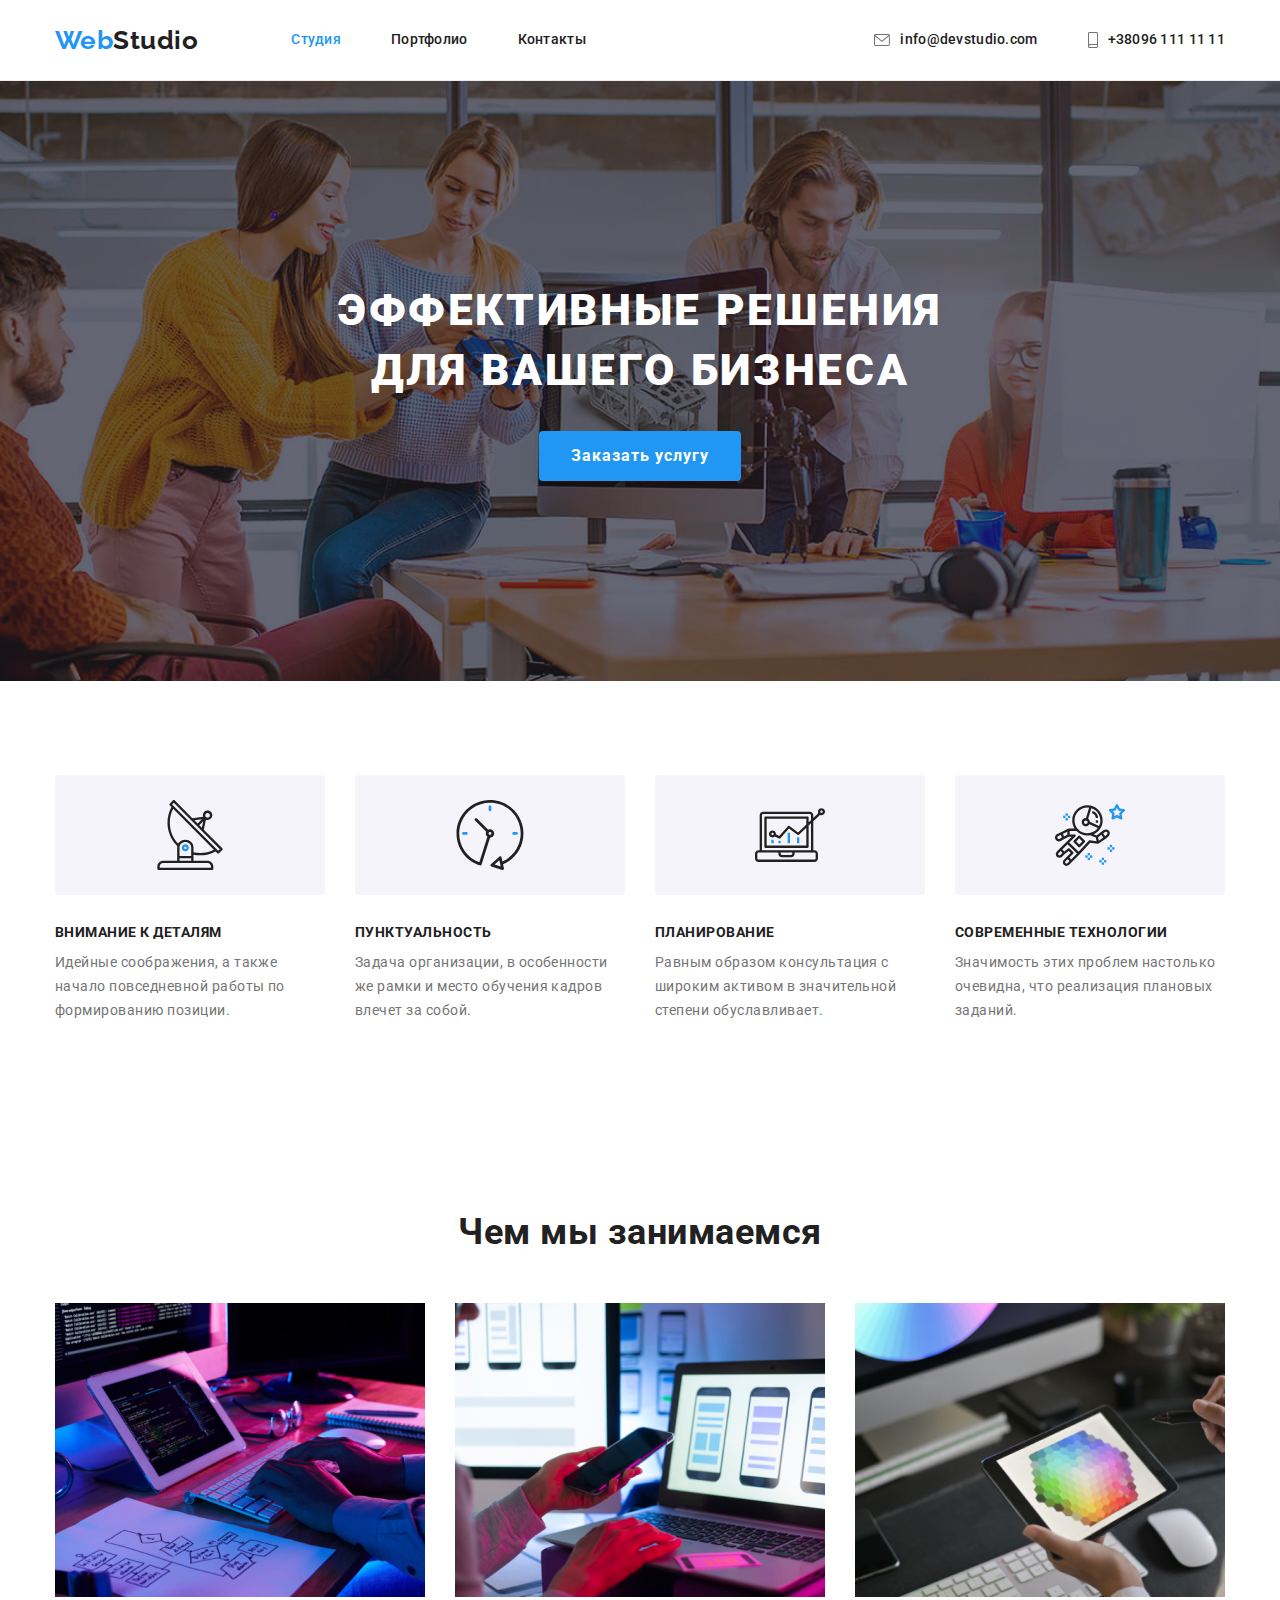
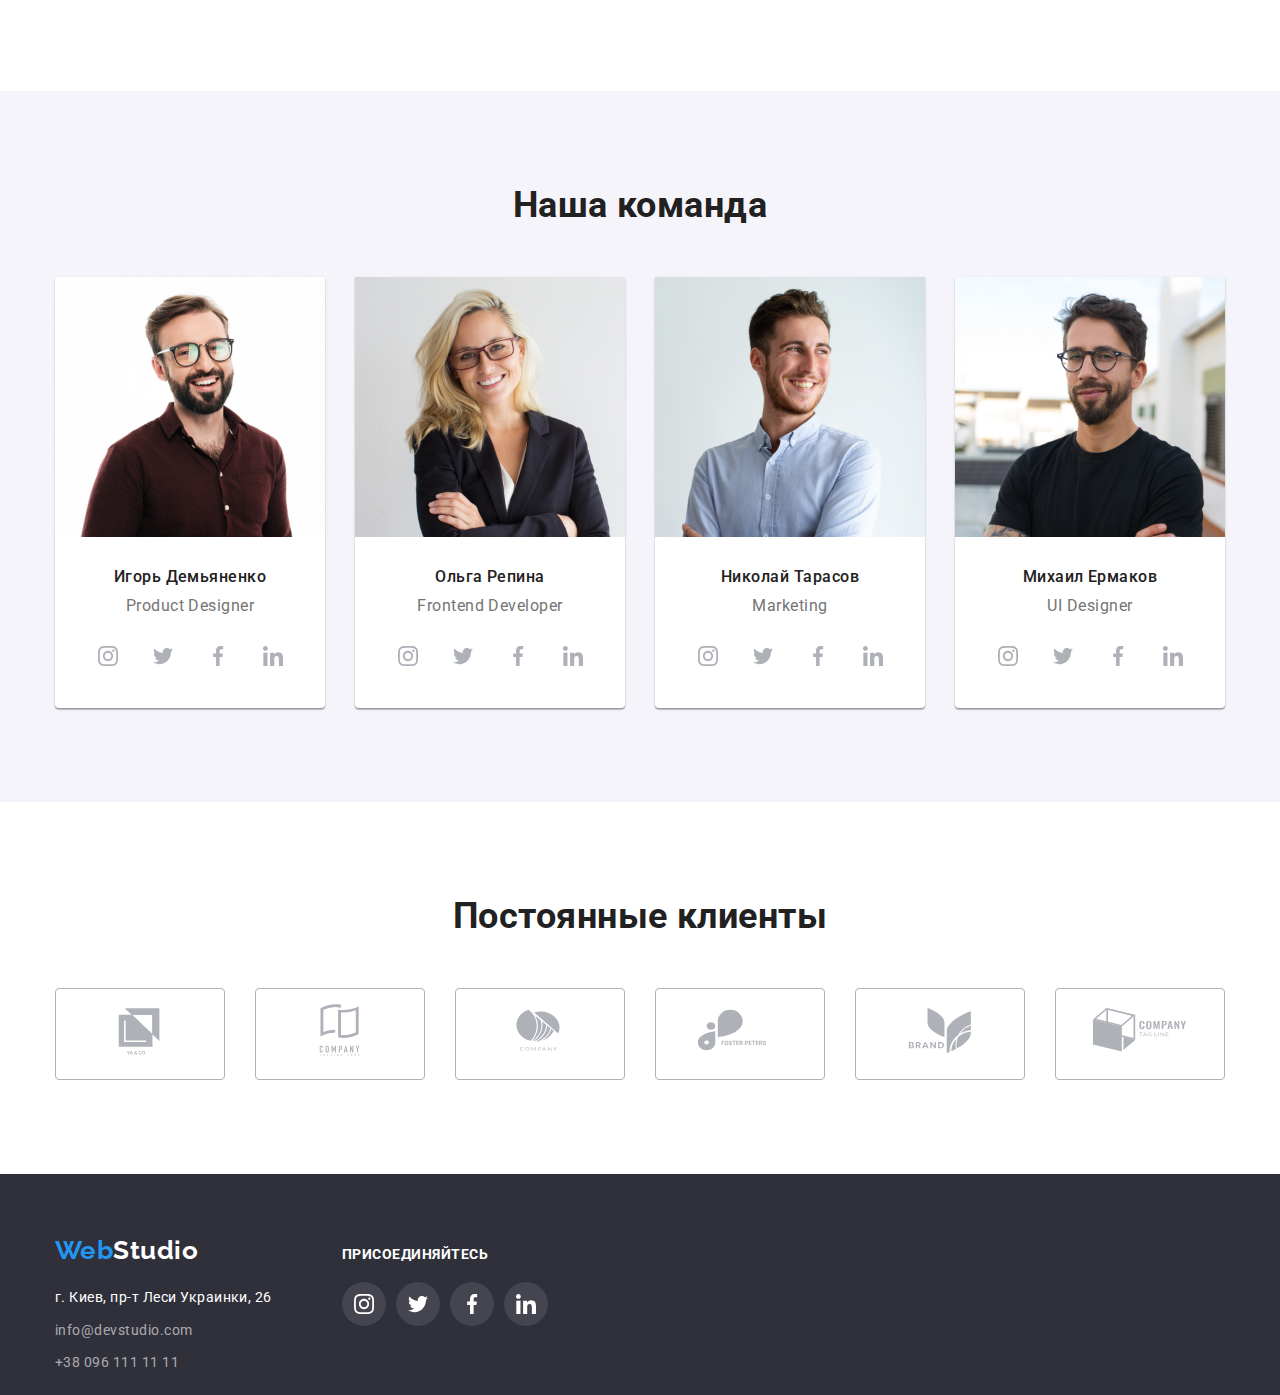
==== commit 1c706e41: "9" ====
--- a/index.html
+++ b/index.html
@@ -31,20 +31,21 @@
             </nav>
             <ul class="list">
                 <li class="up-contacts-list-element">
-                   
-                    <a class="up-contacts-list-item link"
-                        href="mailto:info@devstudio.com">
+
+                    <a class="up-contacts-list-item link" href="mailto:info@devstudio.com">
                         <svg width="16px" height="12px" class="icons-contacts">
                             <use href="./images/icons1/sprite1.svg#icon-envelope"> </use>
                         </svg>
-                        info@devstudio.com</a></li>
+                        info@devstudio.com</a>
+                </li>
                 <li class="up-contacts-list-element">
-                   
+
                     <a class="up-contacts-list-item link" href="tel:+380961111111">
                         <svg width="10px" height="16px" class="icons-contacts">
-                        <use href="./images/icons/sprite.svg#icon-smartphone"> </use>
-                    </svg>
-                    +38096 111 11 11</a></li>
+                            <use href="./images/icons/sprite.svg#icon-smartphone"> </use>
+                        </svg>
+                        +38096 111 11 11</a>
+                </li>
             </ul>
         </div>
     </header>
@@ -60,7 +61,7 @@
         <!--Features section-->
         <section class=" section">
             <div class="container features">
-                
+
                 <h2 class="visually-hidden">Особенности1</h2>
                 <ul class="features-list list">
                     <li class="features-list-element">
@@ -131,14 +132,14 @@
                 <ul class="team-list list">
                     <li class="team-list-element">
                         <div class="team-image-tumb">
-                            <img src="images/img1/card1.jpg" alt="Игорь Демьяненко" width="270"/>
+                            <img src="images/img1/card1.jpg" alt="Игорь Демьяненко" width="270" />
                         </div>
                         <div class="team-list-element-container">
                             <h3 class="team-person">Игорь Демьяненко</h3>
                             <p class="team-person-role">Product Designer</p>
                             <ul class="icons-list">
                                 <li class="team-icons">
-                                    <a href="">
+                                    <a class="link-icons" href="">
                                         <svg width="20px" height="20px" class="icons">
                                             <use href="./images/icons/sprite.svg#icon-instagram">
                                             </use>
@@ -154,7 +155,7 @@
                                     </a>
                                 </li>
                                 <li class="team-icons">
-                                    <a href="">
+                                    <a class="link-icons" href="">
                                         <svg width="20px" height="20px" class="icons">
                                             <use href="./images/icons/sprite.svg#icon-facebook">
                                             </use>
@@ -162,7 +163,7 @@
                                     </a>
                                 </li>
                                 <li class="team-icons">
-                                    <a href="">
+                                    <a class="link-icons" href="">
                                         <svg width="20px" height="20px" class="icons">
                                             <use href="./images/icons/sprite.svg#icon-linkedin">
                                             </use>
@@ -181,7 +182,7 @@
                             <p class="team-person-role">Frontend Developer</p>
                             <ul class="icons-list">
                                 <li class="team-icons">
-                                    <a href="">
+                                    <a class="link-icons" href="">
                                         <svg width="20px" height="20px" class="icons">
                                             <use href="./images/icons/sprite.svg#icon-instagram">
                                             </use>
@@ -189,7 +190,7 @@
                                     </a>
                                 </li>
                                 <li class="team-icons">
-                                    <a href="">
+                                    <a class="link-icons" href="">
                                         <svg width="20px" height="20px" class="icons">
                                             <use href="./images/icons/sprite.svg#icon-twitter">
                                             </use>
@@ -197,7 +198,7 @@
                                     </a>
                                 </li>
                                 <li class="team-icons">
-                                    <a href="">
+                                    <a class="link-icons" href="">
                                         <svg width="20px" height="20px" class="icons">
                                             <use href="./images/icons/sprite.svg#icon-facebook">
                                             </use>
@@ -205,7 +206,7 @@
                                     </a>
                                 </li>
                                 <li class="team-icons">
-                                    <a href="">
+                                    <a class="link-icons" href="">
                                         <svg width="20px" height="20px" class="icons">
                                             <use href="./images/icons/sprite.svg#icon-linkedin">
                                             </use>
@@ -224,7 +225,7 @@
                             <p class="team-person-role">Marketing</p>
                             <ul class="icons-list">
                                 <li class="team-icons">
-                                    <a href="">
+                                    <a class="link-icons" href="">
                                         <svg width="20px" height="20px" class="icons">
                                             <use href="./images/icons/sprite.svg#icon-instagram">
                                             </use>
@@ -232,7 +233,7 @@
                                     </a>
                                 </li>
                                 <li class="team-icons">
-                                    <a href="">
+                                    <a class="link-icons" href="">
                                         <svg width="20px" height="20px" class="icons">
                                             <use href="./images/icons/sprite.svg#icon-twitter">
                                             </use>
@@ -240,7 +241,7 @@
                                     </a>
                                 </li>
                                 <li class="team-icons">
-                                    <a href="">
+                                    <a class="link-icons" href="">
                                         <svg width="20px" height="20px" class="icons">
                                             <use href="./images/icons/sprite.svg#icon-facebook">
                                             </use>
@@ -248,7 +249,7 @@
                                     </a>
                                 </li>
                                 <li class="team-icons">
-                                    <a href="">
+                                    <a class="link-icons" href="">
                                         <svg width="20px" height="20px" class="icons">
                                             <use href="./images/icons/sprite.svg#icon-linkedin">
                                             </use>
@@ -267,7 +268,7 @@
                             <p class="team-person-role">UI Designer</p>
                             <ul class="icons-list">
                                 <li class="team-icons">
-                                    <a href="">
+                                    <a class="link-icons" href="">
                                         <svg width="20px" height="20px" class="icons">
                                             <use href="./images/icons/sprite.svg#icon-instagram">
                                             </use>
@@ -275,7 +276,7 @@
                                     </a>
                                 </li>
                                 <li class="team-icons">
-                                    <a href="">
+                                    <a class="link-icons" href="">
                                         <svg width="20px" height="20px" class="icons">
                                             <use href="./images/icons/sprite.svg#icon-twitter">
                                             </use>
@@ -283,7 +284,7 @@
                                     </a>
                                 </li>
                                 <li class="team-icons">
-                                    <a href="">
+                                    <a class="link-icons" href="">
                                         <svg width="20px" height="20px" class="icons">
                                             <use href="./images/icons/sprite.svg#icon-facebook">
                                             </use>
@@ -291,7 +292,7 @@
                                     </a>
                                 </li>
                                 <li class="team-icons">
-                                    <a href="">
+                                    <a class="link-icons" href="">
                                         <svg width="20px" height="20px" class="icons">
                                             <use href="./images/icons/sprite.svg#icon-linkedin">
                                             </use>
@@ -306,53 +307,53 @@
         </section>
 
         <!--Partners-->
-        
+
         <section class="section">
             <div class="container">
                 <h2 class="section-title">Постоянные клиенты</h2>
                 <ul class="our-partners">
-                    <li class="client-icons"> <a href="">
+                    <li class="client-icons"> <a class="client-link" href="">
                             <svg width="106px" height="60px" class="icons-partners">
                                 <use href="./images/icons/sprite.svg#icon-Logo">
                                 </use>
                             </svg>
                         </a>
                     </li>
-        
-                    <li class="client-icons"> <a href="url">
+
+                    <li class="client-icons"> <a class="client-link" href="url">
                             <svg width="106px" height="60px" class="icons-partners">
                                 <use href="./images/icons/sprite.svg#icon-Logo1">
                                 </use>
                             </svg>
                         </a>
                     </li>
-        
-        
-                    <li class="client-icons"> <a href="url">
+
+
+                    <li class="client-icons"> <a class="client-link" href="url">
                             <svg width="106px" height="60px" class="icons-partners">
                                 <use href="./images/icons/sprite.svg#icon-Logo2">
                                 </use>
                             </svg>
                         </a>
                     </li>
-        
-                    <li class="client-icons"> <a href="url">
+
+                    <li class="client-icons"> <a class="client-link" href="url">
                             <svg width="106px" height="60px" class="icons-partners">
                                 <use href="./images/icons/sprite.svg#icon-Logo3">
                                 </use>
                             </svg>
                         </a>
                     </li>
-        
-                    <li class="client-icons"> <a href="url">
+
+                    <li class="client-icons"> <a class="client-link" href="url">
                             <svg width="106px" height="60px" class="icons-partners">
                                 <use href="./images/icons/sprite.svg#icon-Logo4">
                                 </use>
                             </svg>
                         </a>
                     </li>
-        
-                    <li class="client-icons"> <a href="url">
+
+                    <li class="client-icons"> <a class="client-link" href="url">
                             <svg width="106px" height="60px" class="icons-partners">
                                 <use href="./images/icons/sprite.svg#icon-Logo5">
                                 </use>
@@ -365,62 +366,64 @@
 
     </main>
     <!--Footer-->
-    
+
     <footer class="footer-section">
-        <div class="container footer-container" >
+        <div class="container footer-container">
             <div>
-            <a class="logo link logo-down-color-marg" href="./index.html"><span class="logo-accent">Web</span>Studio</a>
-            <address class="address">
+                <a class="logo link logo-down-color-marg" href="./index.html"><span
+                        class="logo-accent">Web</span>Studio</a>
+                <address class="address">
+                    <ul class="list">
+                        <li class="down-contacts-list-element"><a class="down-contacts-list-item link"
+                                href="https://goo.gl/maps/1cNyrUN5Ciwygz4w9" target="_blank"
+                                rel="noopener noreferrer">г.
+                                Киев, пр-т Леси Украинки, 26</a></li>
+                        <li class="down-contacts-list-element"><a class="down-contacts-list-item contacts-alfa link"
+                                href="mailto:info@devstudio.com">info@devstudio.com</a></li>
+                        <li class="down-contacts-list-element"><a class="down-contacts-list-item contacts-alfa link"
+                                href="tel:+380961111111">+38 096 111 11 11</a></li>
+                    </ul>
+                </address>
+            </div>
+            <div class="our-icons">
+                <h3 class="title">присоединяйтесь</h3>
                 <ul class="list">
-                    <li class="down-contacts-list-element"><a class="down-contacts-list-item link"
-                            href="https://goo.gl/maps/1cNyrUN5Ciwygz4w9" target="_blank" rel="noopener noreferrer">г.
-                            Киев, пр-т Леси Украинки, 26</a></li>
-                    <li class="down-contacts-list-element"><a class="down-contacts-list-item contacts-alfa link"
-                            href="mailto:info@devstudio.com">info@devstudio.com</a></li>
-                    <li class="down-contacts-list-element"><a class="down-contacts-list-item contacts-alfa link"
-                            href="tel:+380961111111">+38 096 111 11 11</a></li>
-                </ul>
-            </address>
-            </div>
-        <div class="our-icons">
-            <h3 class="title">присоединяйтесь</h3>
-            <ul class="list">
-                <li class="team-icons footer-icons">
-                    <a href="">
-                        <svg width="20px" height="20px" class="icons ft-icons">
-                            <use href="./images/icons/sprite.svg#icon-instagram">
-                            </use>
-                        </svg>
-                    </a>
-                </li>
-                <li class="team-icons footer-icons">
-                    <a href="">
-                        <svg width="20px" height="20px" class="icons ft-icons">
-                            <use href="./images/icons/sprite.svg#icon-twitter">
-                            </use>
-                        </svg>
-                    </a>
-                </li>
-                <li class="team-icons footer-icons">
-                    <a href="">
-                        <svg width="20px" height="20px" class="icons ft-icons">
-                            <use href="./images/icons/sprite.svg#icon-facebook">
-                            </use>
-                        </svg>
-                    </a>
-                </li>
-                <li class="team-icons footer-icons">
-                    <a href="">
-                        <svg width="20px" height="20px" class="icons ft-icons">
-                            <use href="./images/icons/sprite.svg#icon-linkedin">
-                            </use>
-                        </svg>
-                    </a>
-                </li>
-            </ul>
+                    <li class="team-icons footer-icons">
+                        <a class="link-icons" href="">
+                            <svg width="20px" height="20px" class="icons ft-icons">
+                                <use href="./images/icons/sprite.svg#icon-instagram">
+                                </use>
+                            </svg>
+                        </a>
+                    </li>
+                    <li class="team-icons footer-icons">
+                        <a class="link-icons" href="">
+                            <svg width="20px" height="20px" class="icons ft-icons">
+                                <use href="./images/icons/sprite.svg#icon-twitter">
+                                </use>
+                            </svg>
+                        </a>
+                    </li>
+                    <li class="team-icons footer-icons">
+                        <a class="link-icons" href="">
+                            <svg width="20px" height="20px" class="icons ft-icons">
+                                <use href="./images/icons/sprite.svg#icon-facebook">
+                                </use>
+                            </svg>
+                        </a>
+                    </li>
+                    <li class="team-icons footer-icons">
+                        <a class="link-icons" href="">
+                            <svg width="20px" height="20px" class="icons ft-icons">
+                                <use href="./images/icons/sprite.svg#icon-linkedin">
+                                </use>
+                            </svg>
+                        </a>
+                    </li>
+                </ul>
+            </div>
         </div>
-        </div>
-    
+
     </footer>
 </body>
 
--- a/css/style.css
+++ b/css/style.css
@@ -29,6 +29,7 @@
   --white-color: rgba(255, 255, 255, 1);
   --icon-color: rgba(175, 177, 184, 1);
   --main-font: 'Roboto', sans-serif;
+  --white-color: rgba(255, 255, 255, 1);
 }
 
 * {
@@ -140,7 +141,9 @@
 .up-contacts-list-item:focus,
 .down-contacts-list-item:hover,
 .down-contacts-list-item:focus,
-.icons-contacts:hover {
+.icons-contacts:hover,
+.icons-contacts:focus
+ {
   fill: var(--accent-logo-hover-color);
   color: var(--accent-logo-hover-color);
 }
@@ -276,6 +279,7 @@
 
 .features-title {
   min-width: 270px;
+  margin-top: 30px;
   margin-bottom: 10px;
   font-weight: 700;
   font-size: 14px;
@@ -367,6 +371,7 @@
   flex-wrap: wrap;
   justify-content: center;
   font: inherit;
+  margin-top: 19px;
   /* padding: 16px 32px 30px; */
 }
 
@@ -375,7 +380,7 @@
   width: 44px;
   height: 44px;
   flex-basis: calc((100% - 90px) / 4);
-  border-radius: 50%;
+ 
   margin-right: 10px;
   align-items: center;
   justify-content: center;
@@ -385,15 +390,19 @@
   margin-right: 0;
 }
 
-.team-icons:hover,
-.team-icons:focus {
+.link-icons:hover,
+.link-icons:focus {
   background-color: var(--accent-color);
-  fill: #fff;
+}
+
+.team-icons:hover .icons {
+  fill: var(--white-color);
 }
 
 .link-icons {
   display: block;
   padding: 12px;
+   border-radius: 50%;
 }
 
 .icons {
@@ -444,9 +453,14 @@
   fill: var(--icon-color);
 }
 
-.client-icons:hover .icons-partners,
+/* .client-icons:hover .icons-partners,
 .client-icons:focus .icons-partners {
   fill: var(--accent-color);
+} */
+.client-link:hover .icons-partners,
+.client-link:focus .icons-partners
+{
+ fill: var(--accent-color);
 }
 
 /*FOOTER*/
@@ -454,7 +468,6 @@
   display: flex;
   background-color: var(--hero-footer-bcg-color);
 
-  /* padding-top: 60px; */
   padding-bottom: 20px;
 }
 
@@ -489,7 +502,7 @@
   display: flex;
   flex-direction: column;
   padding-top: 72px;
-  margin-left: 70px;
+  padding-left: 70px;
 }
 
 .our-icons .title {
@@ -512,6 +525,7 @@
 .footer-icons {
   background-color: rgba(255, 255, 255, 0.1);
   flex-basis: calc((100% - 30px) / 4);
+  border-radius: 50%;
 }
 
 .ft-icons {
@@ -546,6 +560,8 @@
   box-shadow: 0px 3px 1px rgba(0, 0, 0, 0.1), 0px 1px 2px rgba(0, 0, 0, 0.08),
     0px 2px 2px rgba(0, 0, 0, 0.12);
 }
+
+
 .galery-list {
   display: flex;
   flex-wrap: wrap;
@@ -558,6 +574,17 @@
   margin-top: var(--margin-card);
   background: var(--main-bcg-color);
 }
+
+.galery-link{
+  text-decoration: none;
+}
+
+.galery-list .galery-list-element:hover,
+.galery-list .galery-list-element:focus{
+  box-shadow: 0px 1px 1px rgba(0, 0, 0, 0.12), 0px 4px 4px rgba(0, 0, 0, 0.06),
+    1px 4px 6px rgba(0, 0, 0, 0.16);
+}
+
 .galery-list-container {
   padding: 20px 24px;
   border-right: 1px solid var(--border-color-portfolio);
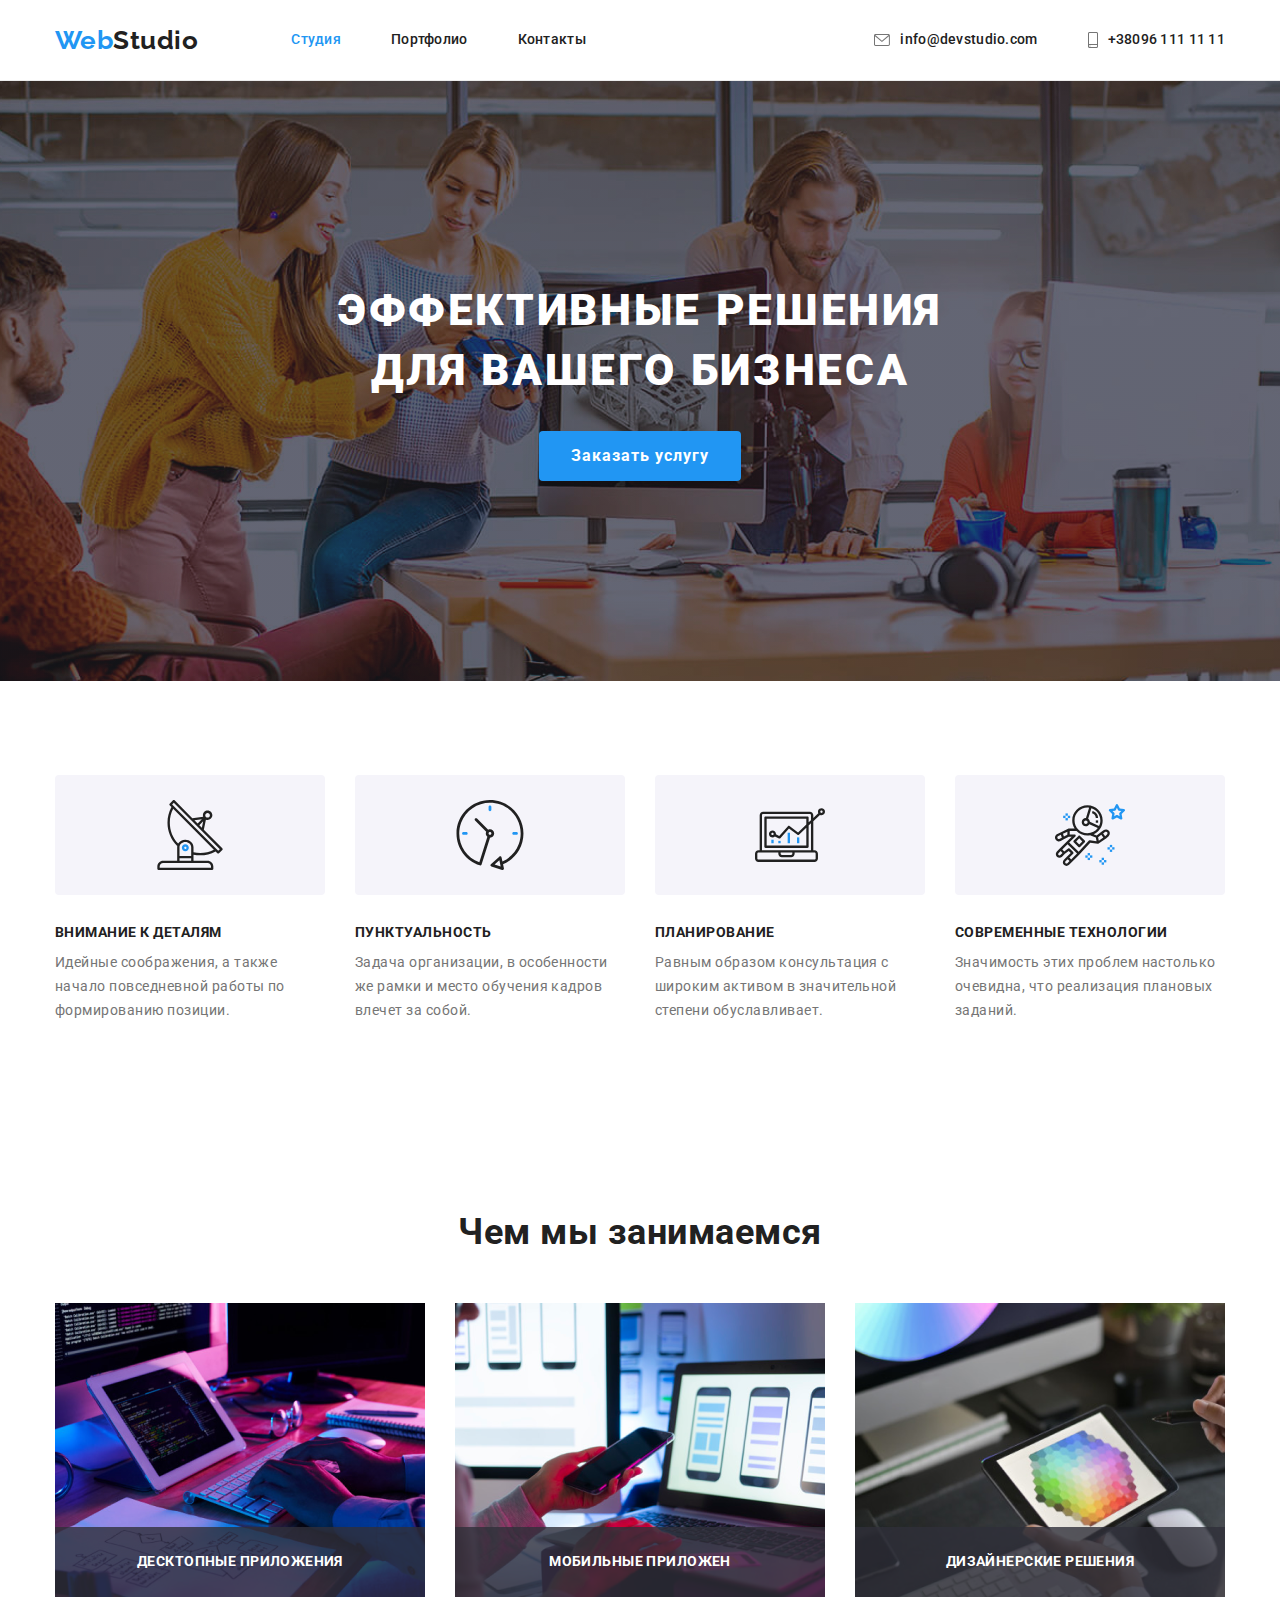
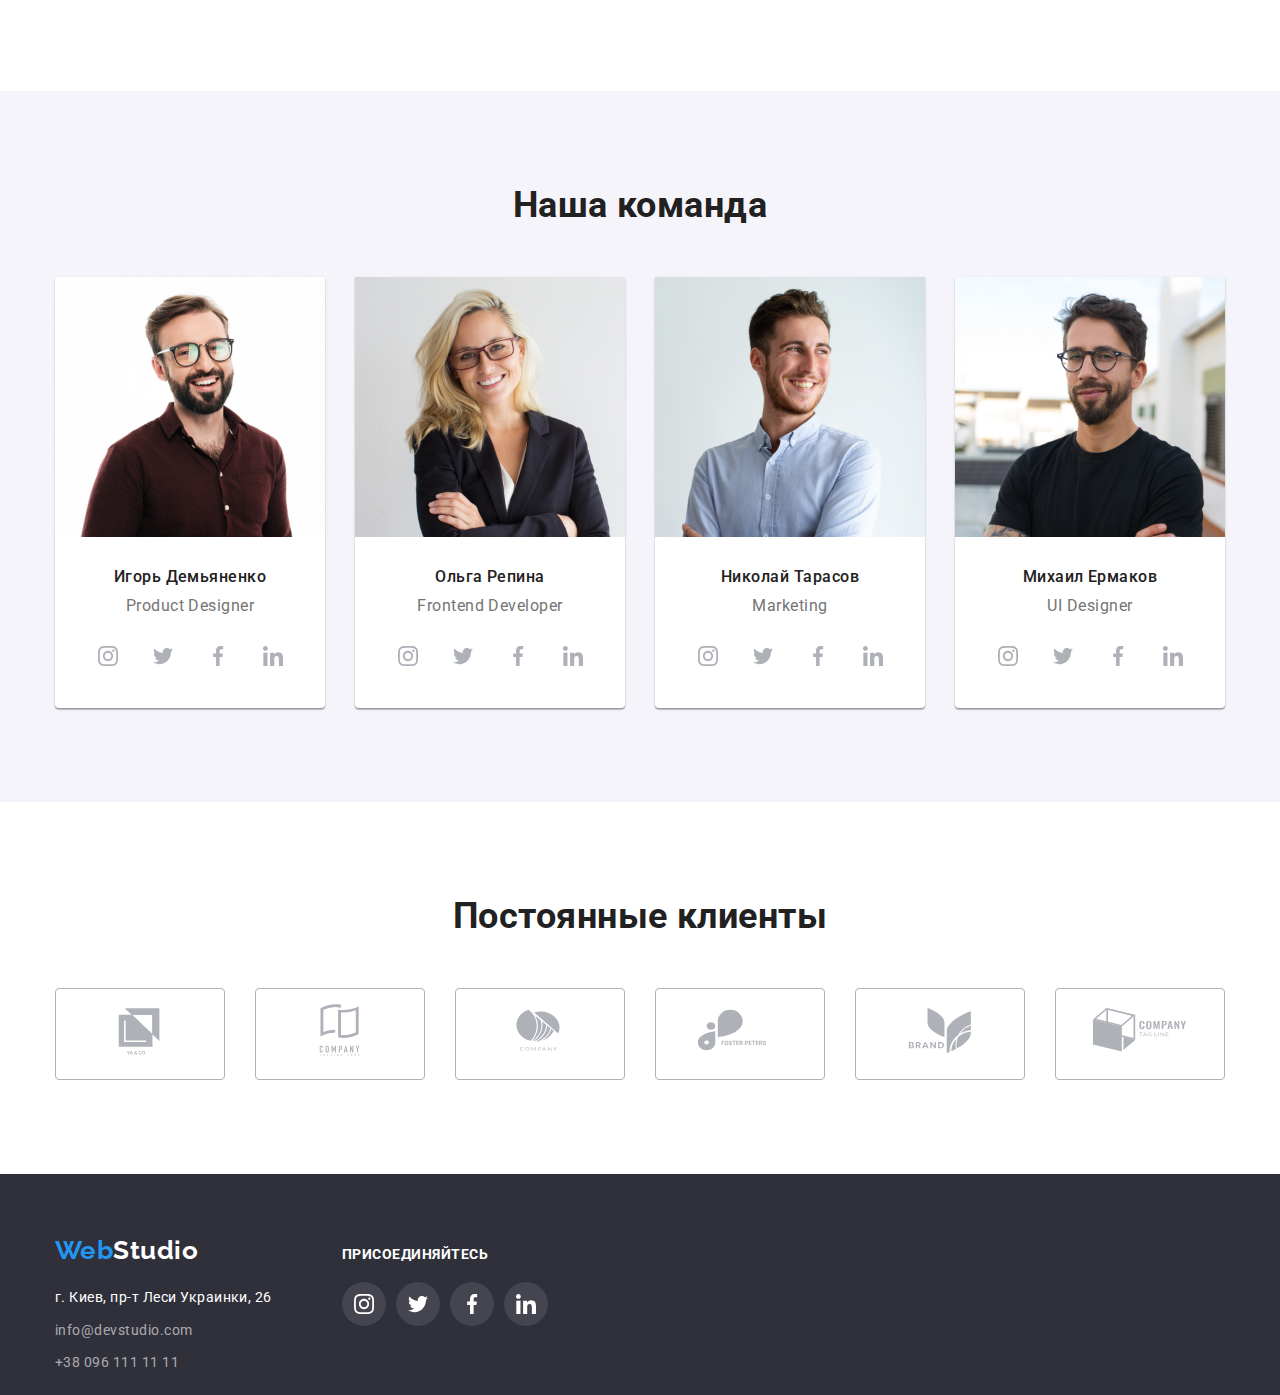
==== commit 3a4c3947: "1" ====
--- a/index.html
+++ b/index.html
@@ -55,7 +55,7 @@
         <section class="main-section">
             <div class="container">
                 <h1 class="main-title">Эффективные решения для вашего бизнеса</h1>
-                <button class="main-section-btn" type="button">Заказать услугу</button>
+                <button class="main-section-btn" type="button" data-modal-open>Заказать услугу</button>
             </div>
         </section>
         <!--Features section-->
@@ -116,12 +116,24 @@
             <div class="container">
                 <h2 class="secondary-title">Чем мы занимаемся</h2>
                 <ul class="occupations-list list">
-                    <li class="occupations-list-element"><img src="images/img1/box1.png" alt="Пишем код" width="370"
-                            height="294" /></li>
-                    <li class="occupations-list-element"><img src="images/img1/box2.png" alt="Делаем адаптивные сайты"
-                            width="370" height="294" /></li>
-                    <li class="occupations-list-element"><img src="images/img1/box3.png" alt="Делаем дизайн сайтов"
-                            width="370" height="294" /></li>
+                    <li class="occupations-list-element">
+                        <div class="occupations-thumb">
+                            <img src="images/img1/box1.png" alt="Пишем код" width="370" height="294" />
+                            <p class="occupations-text">Десктопные приложения</p>
+                        </div>
+                    </li>
+                    <li class="occupations-list-element">
+                        <div class="occupations-thumb">
+                            <img src="images/img1/box2.png" alt="Делаем адаптивные сайты" width="370" height="294" />
+                            <p class="occupations-text">Мобильные приложен</p>
+                        </div>
+                    </li>
+                    <li class="occupations-list-element">
+                        <div class="occupations-thumb">
+                            <img src="images/img1/box3.png" alt="Делаем дизайн сайтов" width="370" height="294" />
+                            <p class="occupations-text">Дизайнерские решения</p>
+                        </div>
+                    </li>
                 </ul>
             </div>
         </section>
@@ -425,6 +437,18 @@
         </div>
 
     </footer>
+
+    <div class="backdrop is-hidden" data-modal>
+        <div class="modal">
+            <p>
+                Lorem ipsum dolor sit amet consectetur adipisicing elit. Possimus asperiores tempore mollitia id
+                inventore
+                sit!
+            </p>
+            <button data-modal-close>Closed</button>
+        </div>
+    </div>
+    <script src="./js/modal.js"></script>
 </body>
 
 </html>--- a/css/style.css
+++ b/css/style.css
@@ -329,6 +329,30 @@
   margin-right: 0px;
 }
 
+.occupations-thumb{
+  position: relative;
+  width: 100%;
+  background-color: crimson;
+}
+.occupations-text{
+  display: flex;
+  justify-content: center;
+  align-items: center;
+  position: absolute;
+  bottom: 0px;
+
+  margin: 0;
+  width: 370px;
+  height: 70px;
+  font-weight: 700;
+  font-size: 14px;
+  line-height: 1.14;
+  letter-spacing: 0.03em;
+  text-transform: uppercase;
+  color: var(--main-bcg-color);
+  background-color: rgba(47, 48, 58, 0.8);
+}
+
 /*TEAM SECTION*/
 .team-section {
   background-color: var(--team-section-bcg-color);
@@ -629,3 +653,72 @@
   height: 20px;
   vertical-align: middle;
 }
+ 
+  /* overley portfolio */
+
+.project-thumb{
+  position: relative;
+  overflow:hidden;
+}
+
+.project-overlay{
+  position: absolute;
+  top: 0;
+  left: 0;
+  width: 100%;
+  height: 100%;
+  background-color: rgba(33,150,243,0.9);
+  transform: translateY(100%);
+  transition: transform 250ms cubic-bezier(0.4, 0, 0.2, 1);
+}
+
+.galery-list-element:hover .project-overlay{
+  transform: translate(0);
+}
+
+.project-text{
+   position: absolute;
+  transform: translate(-50%, -50%);
+  top: 50%;
+  left: 50%;
+  display: flex;
+  justify-content: center;
+
+  width: 322px;
+  height: 168px;
+  align-items: center;
+  margin: 0;
+  color: var(--main-bcg-color);
+  font-size: 18px;
+  line-height: 1.56;
+}
+
+/* modal window */
+
+.backdrop{
+  position: fixed;
+  top: 0;
+  left: 0;
+  width: 100%;
+  height: 100%;
+  background-color: rgba(202, 18, 55, 0.5);
+}
+
+
+
+.modal{
+  position: absolute;
+  top: 50%;
+  left: 50%;
+  transform: translate(-50%, -50%);
+
+  min-width: 400px;
+  min-height: 400px;
+  padding: 15px;
+  background-color: #fff;
+}
+
+.backdrop.is-hidden{
+  opacity: 0;
+  pointer-events: none;
+}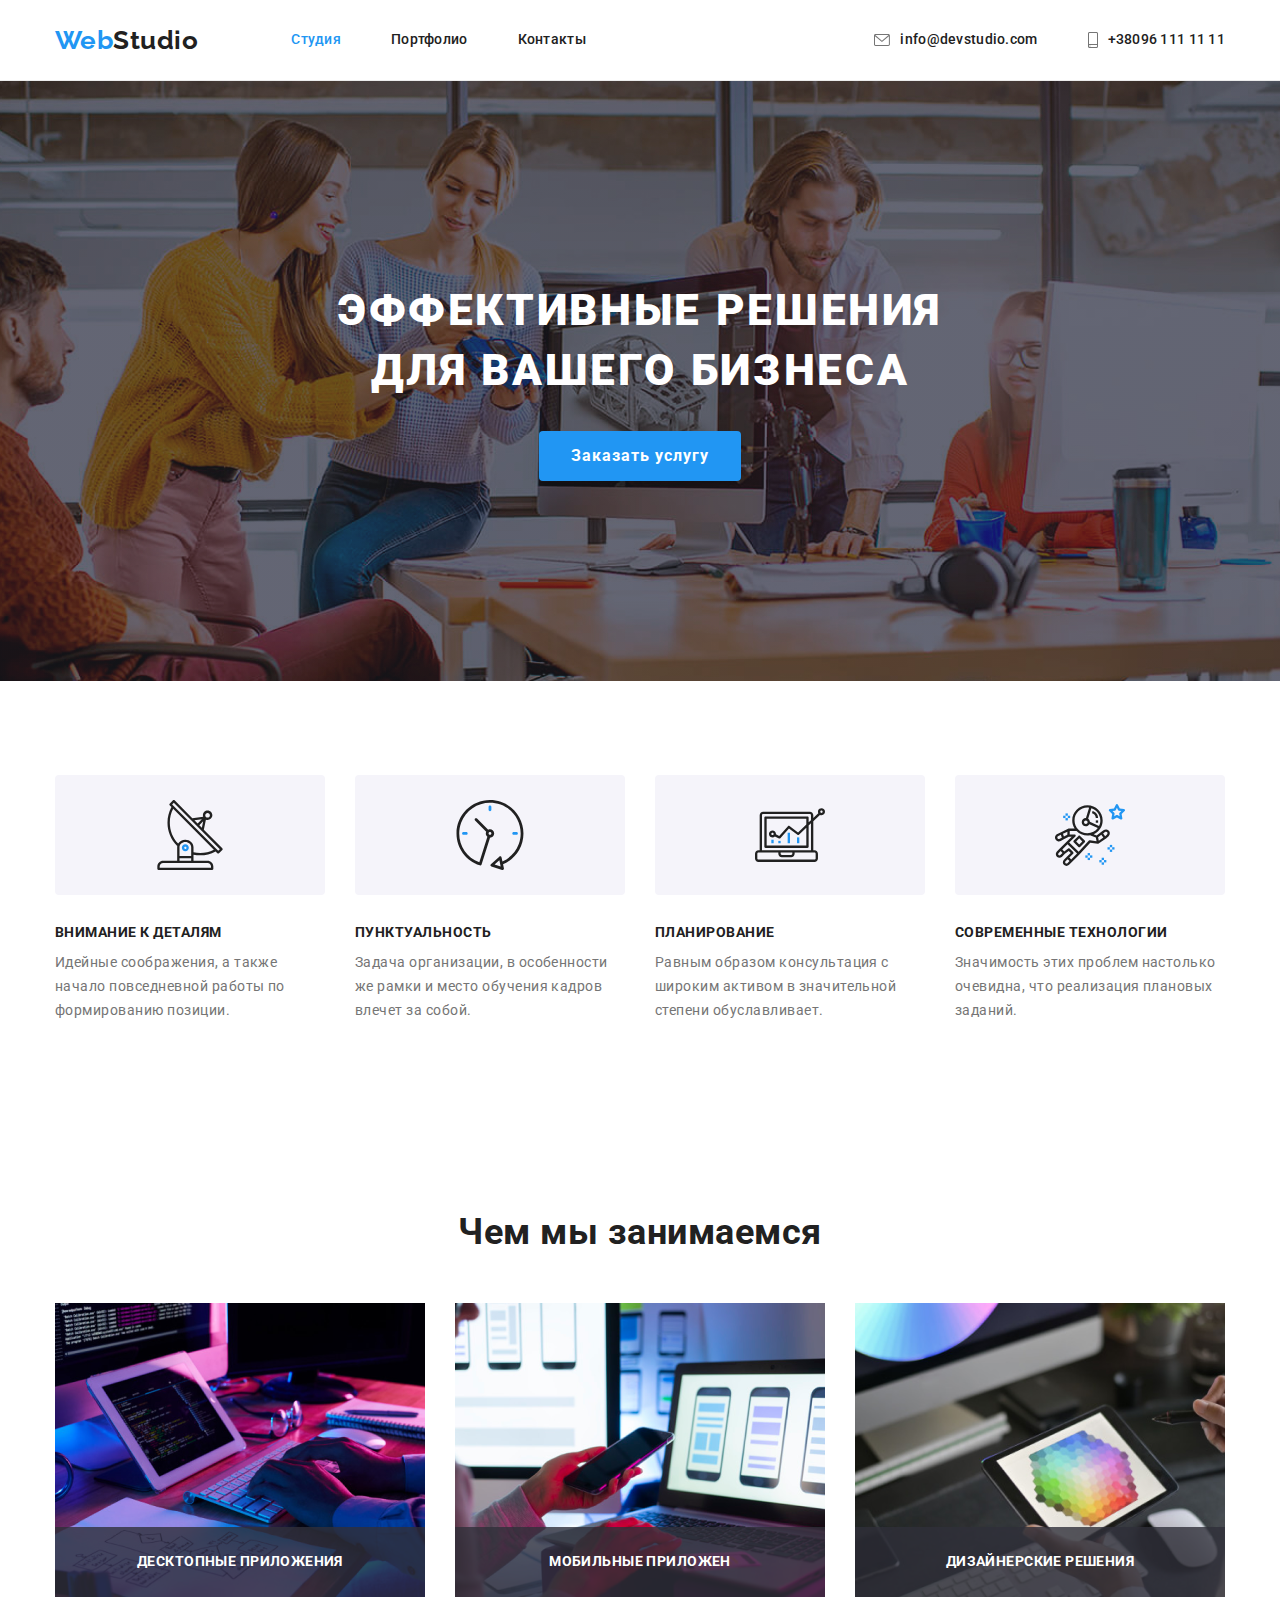
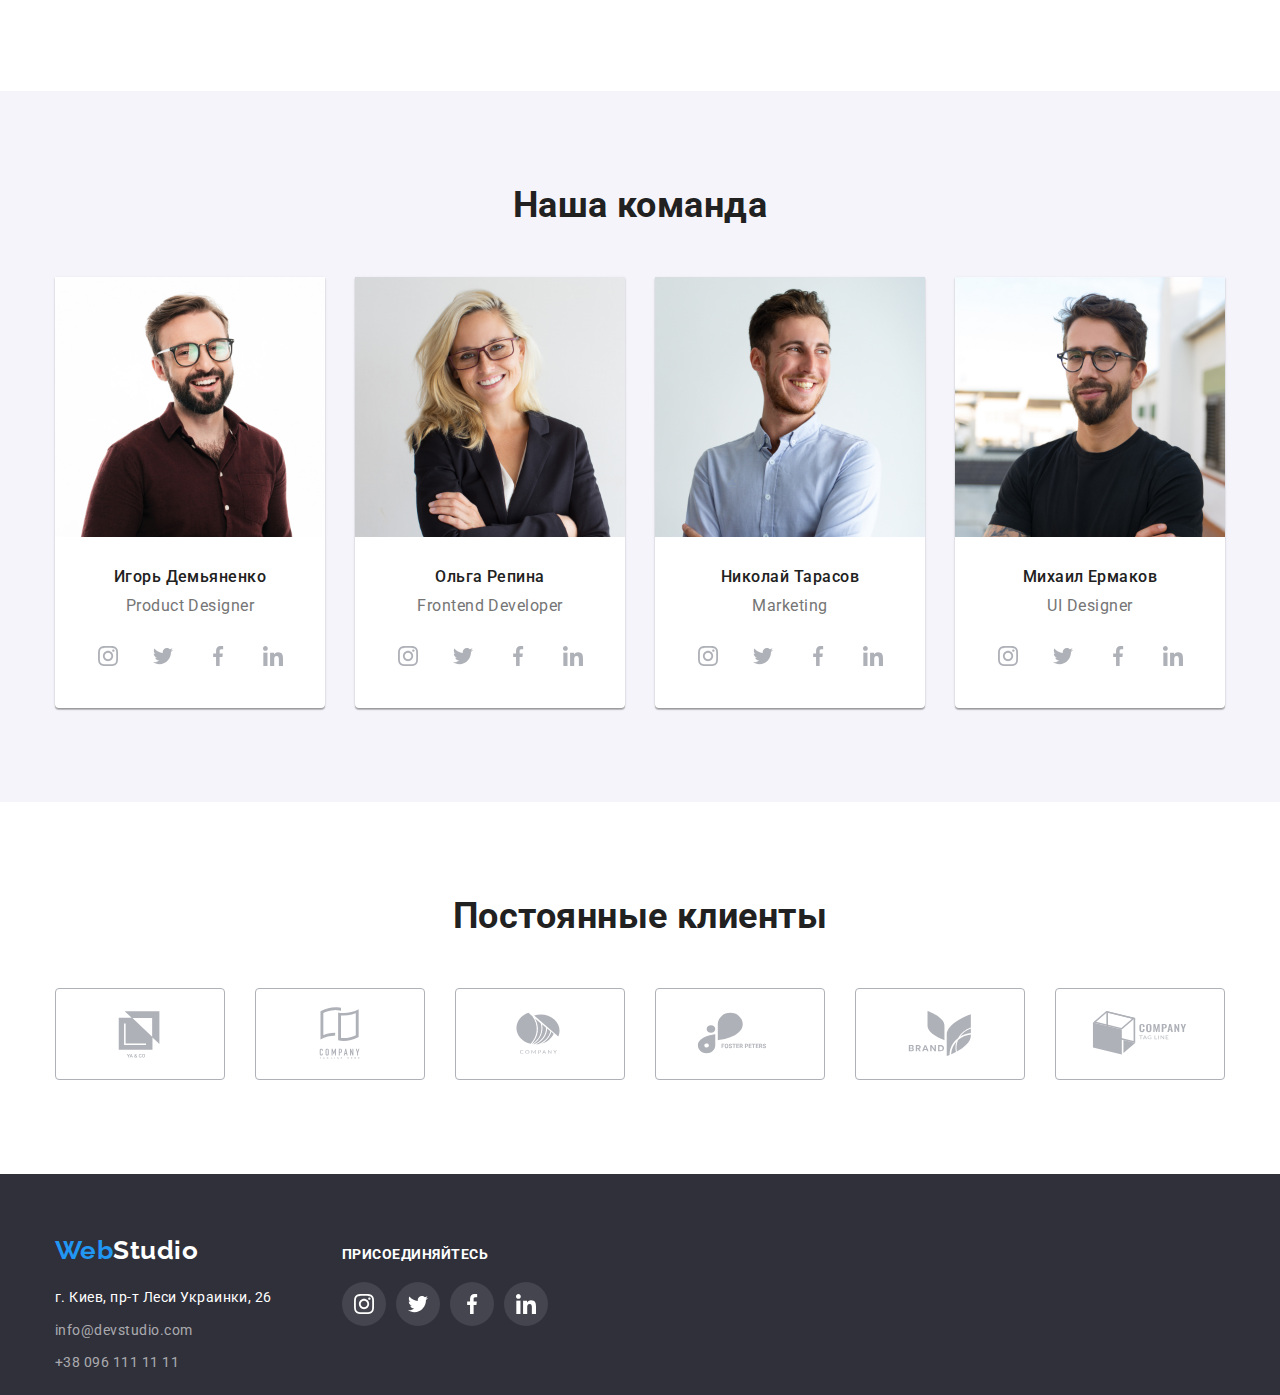
==== commit e56f5e1f: "зщые" ====
--- a/index.html
+++ b/index.html
@@ -440,12 +440,8 @@
 
     <div class="backdrop is-hidden" data-modal>
         <div class="modal">
-            <p>
-                Lorem ipsum dolor sit amet consectetur adipisicing elit. Possimus asperiores tempore mollitia id
-                inventore
-                sit!
-            </p>
-            <button data-modal-close>Closed</button>
+           
+            <button class="modal-btn" data-modal-close>Closed</button>
         </div>
     </div>
     <script src="./js/modal.js"></script>
--- a/css/style.css
+++ b/css/style.css
@@ -30,6 +30,7 @@
   --icon-color: rgba(175, 177, 184, 1);
   --main-font: 'Roboto', sans-serif;
   --white-color: rgba(255, 255, 255, 1);
+  --backdrop-color: rgba(0, 0, 0, 0.2);
 }
 
 * {
@@ -140,10 +141,9 @@
 .up-contacts-list-item:hover,
 .up-contacts-list-item:focus,
 .down-contacts-list-item:hover,
-.down-contacts-list-item:focus,
-.icons-contacts:hover,
-.icons-contacts:focus
- {
+.down-contacts-list-item:focus
+/* .icons-contacts:hover,
+.icons-contacts:focus */ {
   fill: var(--accent-logo-hover-color);
   color: var(--accent-logo-hover-color);
 }
@@ -182,8 +182,8 @@
 .nav-list-element:not(:last-child) {
   margin-right: 50px;
 }
-
-a.up-contacts-list-item.link:hover .icons-contacts {
+.up-contacts-list-item:hover .icons-contacts,
+.up-contacts-list-item:focus .icons-contacts {
   fill: var(--accent-logo-hover-color);
 }
 
@@ -329,12 +329,12 @@
   margin-right: 0px;
 }
 
-.occupations-thumb{
+.occupations-thumb {
   position: relative;
   width: 100%;
   background-color: crimson;
 }
-.occupations-text{
+.occupations-text {
   display: flex;
   justify-content: center;
   align-items: center;
@@ -404,7 +404,7 @@
   width: 44px;
   height: 44px;
   flex-basis: calc((100% - 90px) / 4);
- 
+
   margin-right: 10px;
   align-items: center;
   justify-content: center;
@@ -419,14 +419,15 @@
   background-color: var(--accent-color);
 }
 
-.team-icons:hover .icons {
+.link-icons:hover .icons,
+.link-icons:focus .icons {
   fill: var(--white-color);
 }
 
 .link-icons {
   display: block;
   padding: 12px;
-   border-radius: 50%;
+  border-radius: 50%;
 }
 
 .icons {
@@ -452,11 +453,16 @@
 }
 
 .client-icons {
+  list-style: none;
+  margin-right: 30px;
+}
+
+.client-link {
   display: flex;
   width: 170px;
   flex-basis: calc((100% - 30px) / 6);
   height: 92px;
-  margin-right: 30px;
+
   border: 1px solid var(--icon-color);
   box-sizing: border-box;
   border-radius: 4px;
@@ -464,7 +470,7 @@
   justify-content: center;
 }
 
-.client-icons:last-child {
+.client-link:last-child {
   margin-right: 0;
 }
 
@@ -482,9 +488,8 @@
   fill: var(--accent-color);
 } */
 .client-link:hover .icons-partners,
-.client-link:focus .icons-partners
-{
- fill: var(--accent-color);
+.client-link:focus .icons-partners {
+  fill: var(--accent-color);
 }
 
 /*FOOTER*/
@@ -585,7 +590,6 @@
     0px 2px 2px rgba(0, 0, 0, 0.12);
 }
 
-
 .galery-list {
   display: flex;
   flex-wrap: wrap;
@@ -599,12 +603,13 @@
   background: var(--main-bcg-color);
 }
 
-.galery-link{
+.galery-link {
   text-decoration: none;
-}
-
-.galery-list .galery-list-element:hover,
-.galery-list .galery-list-element:focus{
+  display: block;
+}
+
+.galery-link:hover,
+.galery-link:focus {
   box-shadow: 0px 1px 1px rgba(0, 0, 0, 0.12), 0px 4px 4px rgba(0, 0, 0, 0.06),
     1px 4px 6px rgba(0, 0, 0, 0.16);
 }
@@ -653,31 +658,31 @@
   height: 20px;
   vertical-align: middle;
 }
- 
-  /* overley portfolio */
-
-.project-thumb{
+
+/* overley portfolio */
+
+.project-thumb {
   position: relative;
-  overflow:hidden;
-}
-
-.project-overlay{
+  overflow: hidden;
+}
+
+.project-overlay {
   position: absolute;
   top: 0;
   left: 0;
   width: 100%;
   height: 100%;
-  background-color: rgba(33,150,243,0.9);
+  background-color: rgba(33, 150, 243, 0.9);
   transform: translateY(100%);
   transition: transform 250ms cubic-bezier(0.4, 0, 0.2, 1);
 }
 
-.galery-list-element:hover .project-overlay{
+.galery-list-element:hover .project-overlay {
   transform: translate(0);
 }
 
-.project-text{
-   position: absolute;
+.project-text {
+  position: absolute;
   transform: translate(-50%, -50%);
   top: 50%;
   left: 50%;
@@ -695,30 +700,60 @@
 
 /* modal window */
 
-.backdrop{
+.backdrop {
   position: fixed;
   top: 0;
   left: 0;
   width: 100%;
   height: 100%;
-  background-color: rgba(202, 18, 55, 0.5);
-}
-
-
-
-.modal{
+  opacity: 1;
+
+  background-color: var(--backdrop-color);
+  transition: opacity 250ms cubic-bezier(0.4, 0, 0.2, 1);
+  z-index: 1;
+}
+
+.modal {
   position: absolute;
   top: 50%;
   left: 50%;
-  transform: translate(-50%, -50%);
 
   min-width: 400px;
   min-height: 400px;
   padding: 15px;
+
+  transform: translate(-50%, -50%) scale(1);
+  transition: transform 250ms cubic-bezier(0.4, 0, 0.2, 1);
+
   background-color: #fff;
-}
-
-.backdrop.is-hidden{
+  box-shadow: 0px 1px 3px rgba(0, 0, 0, 0.12), 0px 1px 1px rgba(0, 0, 0, 0.14),
+    0px 2px 1px rgba(0, 0, 0, 0.2);
+  border-radius: 4px;
+}
+
+.backdrop.is-hidden {
   opacity: 0;
   pointer-events: none;
-}+  visibility: hidden;
+  transition: opacity 250ms cubic-bezier(0.4, 0, 0.2, 1),
+    visibility 250ms cubic-bezier(0.4, 0, 0.2, 1);
+}
+
+.backdrop.is-hidden .modal {
+  transform: translate(-50%, -50%) scale(0.8);
+}
+
+.modal-btn {
+  position: absolute;
+  top: 8px;
+  right: 8px;
+
+  width: 30px;
+  height: 30px;
+  border-radius: 50%;
+  border: 1px solid rgba(0, 0, 0, 0.1);
+
+  background-color: var(--primary-bg-color);
+  transition: fill 250ms cubic-bezier(0.4, 0, 0.2, 1);
+  cursor: pointer;
+}
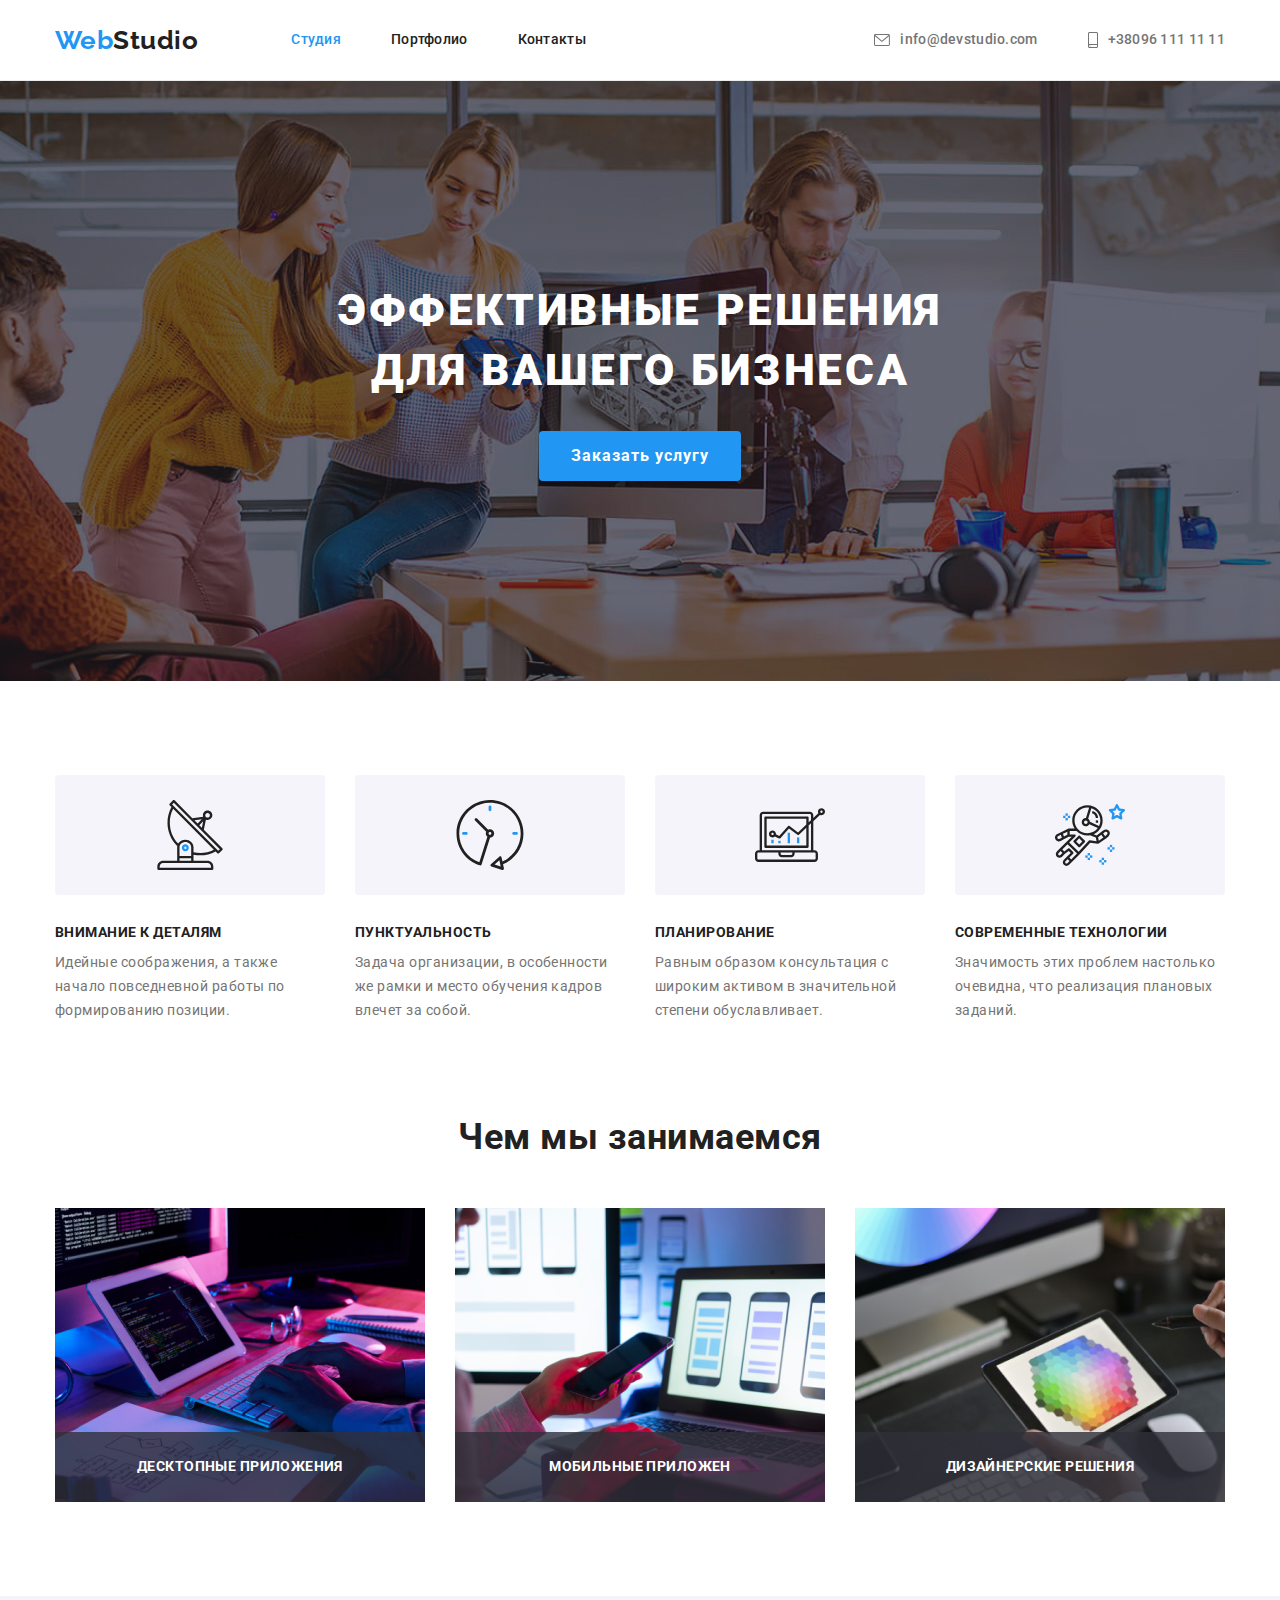
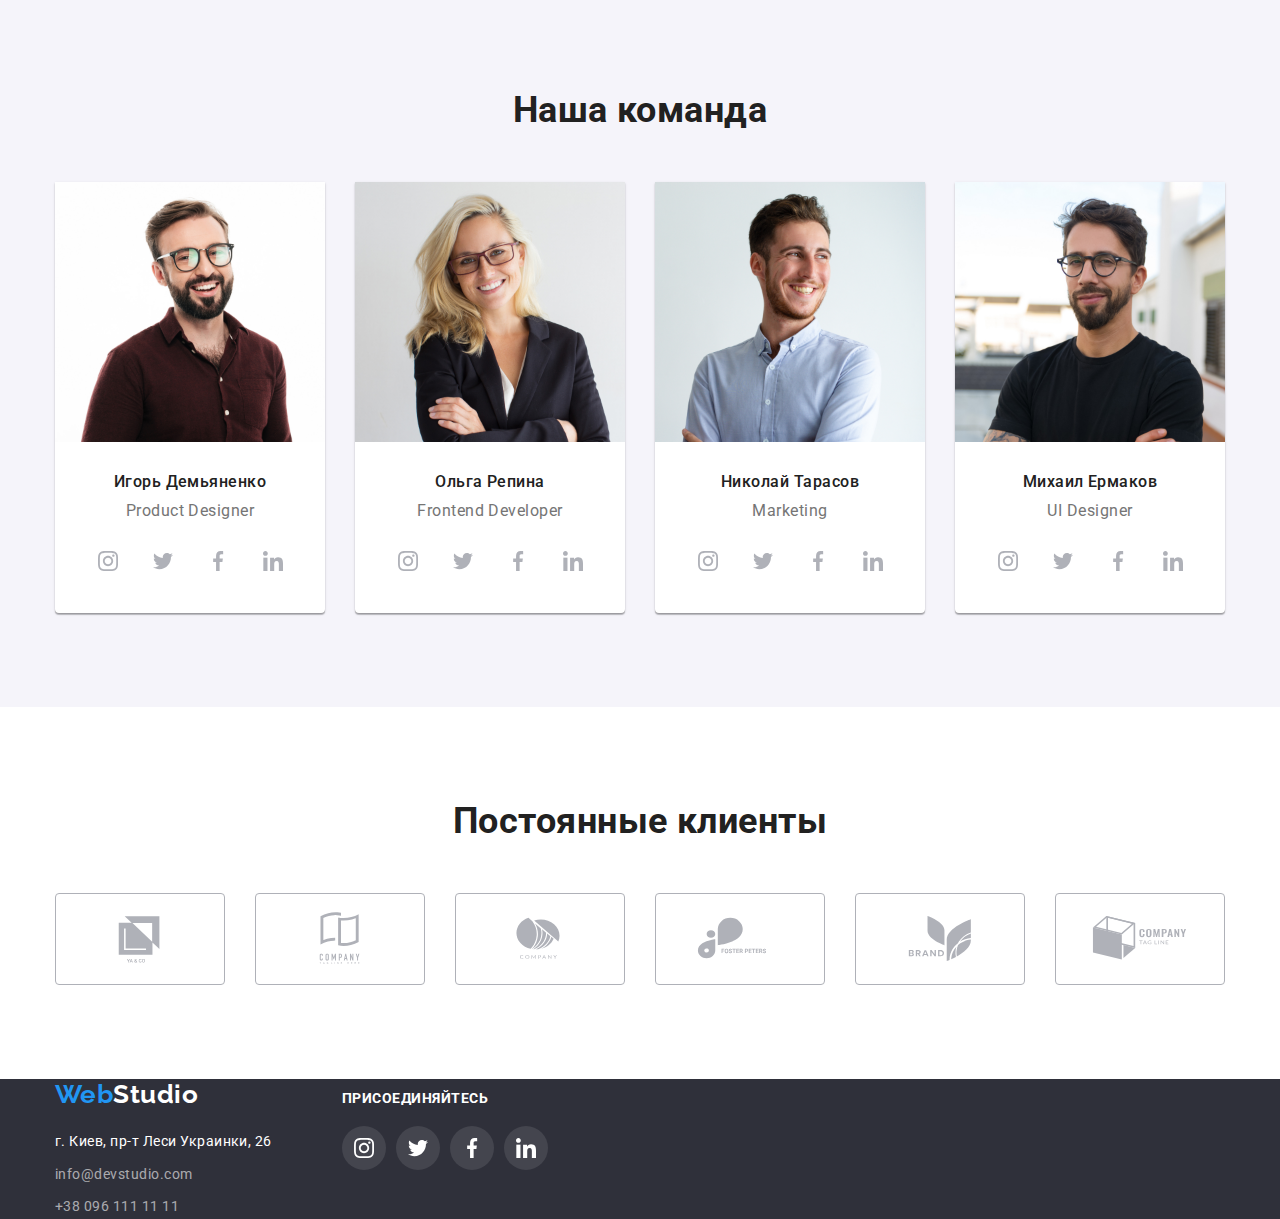
==== commit 53f26efa: "1" ====
--- a/index.html
+++ b/index.html
@@ -60,7 +60,7 @@
         </section>
         <!--Features section-->
         <section class=" section">
-            <div class="container features">
+            <div class="container">
 
                 <h2 class="visually-hidden">Особенности1</h2>
                 <ul class="features-list list">
--- a/css/style.css
+++ b/css/style.css
@@ -95,8 +95,7 @@
 /*HEDER STYLES*/
 .header {
   background-color: var(--white-color);
-  color: var(--black-color);
-  border-bottom: 1px solid #ececec;
+  border-bottom: 1px solid var(--border-color);
 }
 
 .header a:hover,
@@ -151,14 +150,10 @@
   color: var(--accent-logo-hover-color);
 }
 
-.header {
-  border-bottom: 1px solid var(--border-color);
-}
-
 /*NAVIGATION-SECTION*/
 .navigation-section {
   display: flex;
-  flex-direction: row;
+  /* flex-direction: row; */
   align-items: center;
 }
 .navigation-section .list {
@@ -260,9 +255,9 @@
 
 /*FEATURES*/
 
-.features {
+/* .features {
   margin-bottom: 95px;
-}
+} */
 
 .features-list {
   display: flex;
@@ -443,6 +438,7 @@
 
 /*partners*/
 .our-partners {
+  list-style: none;
   display: flex;
 }
 .section-title {
@@ -453,7 +449,6 @@
 }
 
 .client-icons {
-  list-style: none;
   margin-right: 30px;
 }
 
@@ -474,19 +469,19 @@
   margin-right: 0;
 }
 
-.client-icons:hover,
+/* .client-icons:hover,
 .client-icons:focus {
   border: 1px solid var(--accent-color);
-}
+} */
 
 .icons-partners {
   fill: var(--icon-color);
 }
 
-/* .client-icons:hover .icons-partners,
-.client-icons:focus .icons-partners {
-  fill: var(--accent-color);
-} */
+.client-link:hover,
+.client-link:focus {
+  border-color: var(--accent-color);
+}
 .client-link:hover .icons-partners,
 .client-link:focus .icons-partners {
   fill: var(--accent-color);
@@ -494,10 +489,8 @@
 
 /*FOOTER*/
 .footer-section {
-  display: flex;
+  padding: 60px, 0;
   background-color: var(--hero-footer-bcg-color);
-
-  padding-bottom: 20px;
 }
 
 .footer-container {
@@ -530,8 +523,8 @@
 .our-icons {
   display: flex;
   flex-direction: column;
-  padding-top: 72px;
-  padding-left: 70px;
+  /* padding-top: 72px; */
+  margin-left: 70px;
 }
 
 .our-icons .title {
@@ -548,7 +541,7 @@
 .our-icons ul {
   display: flex;
   justify-content: center;
-  padding-top: 20px;
+  margin-top: 20px;
 }
 
 .footer-icons {
